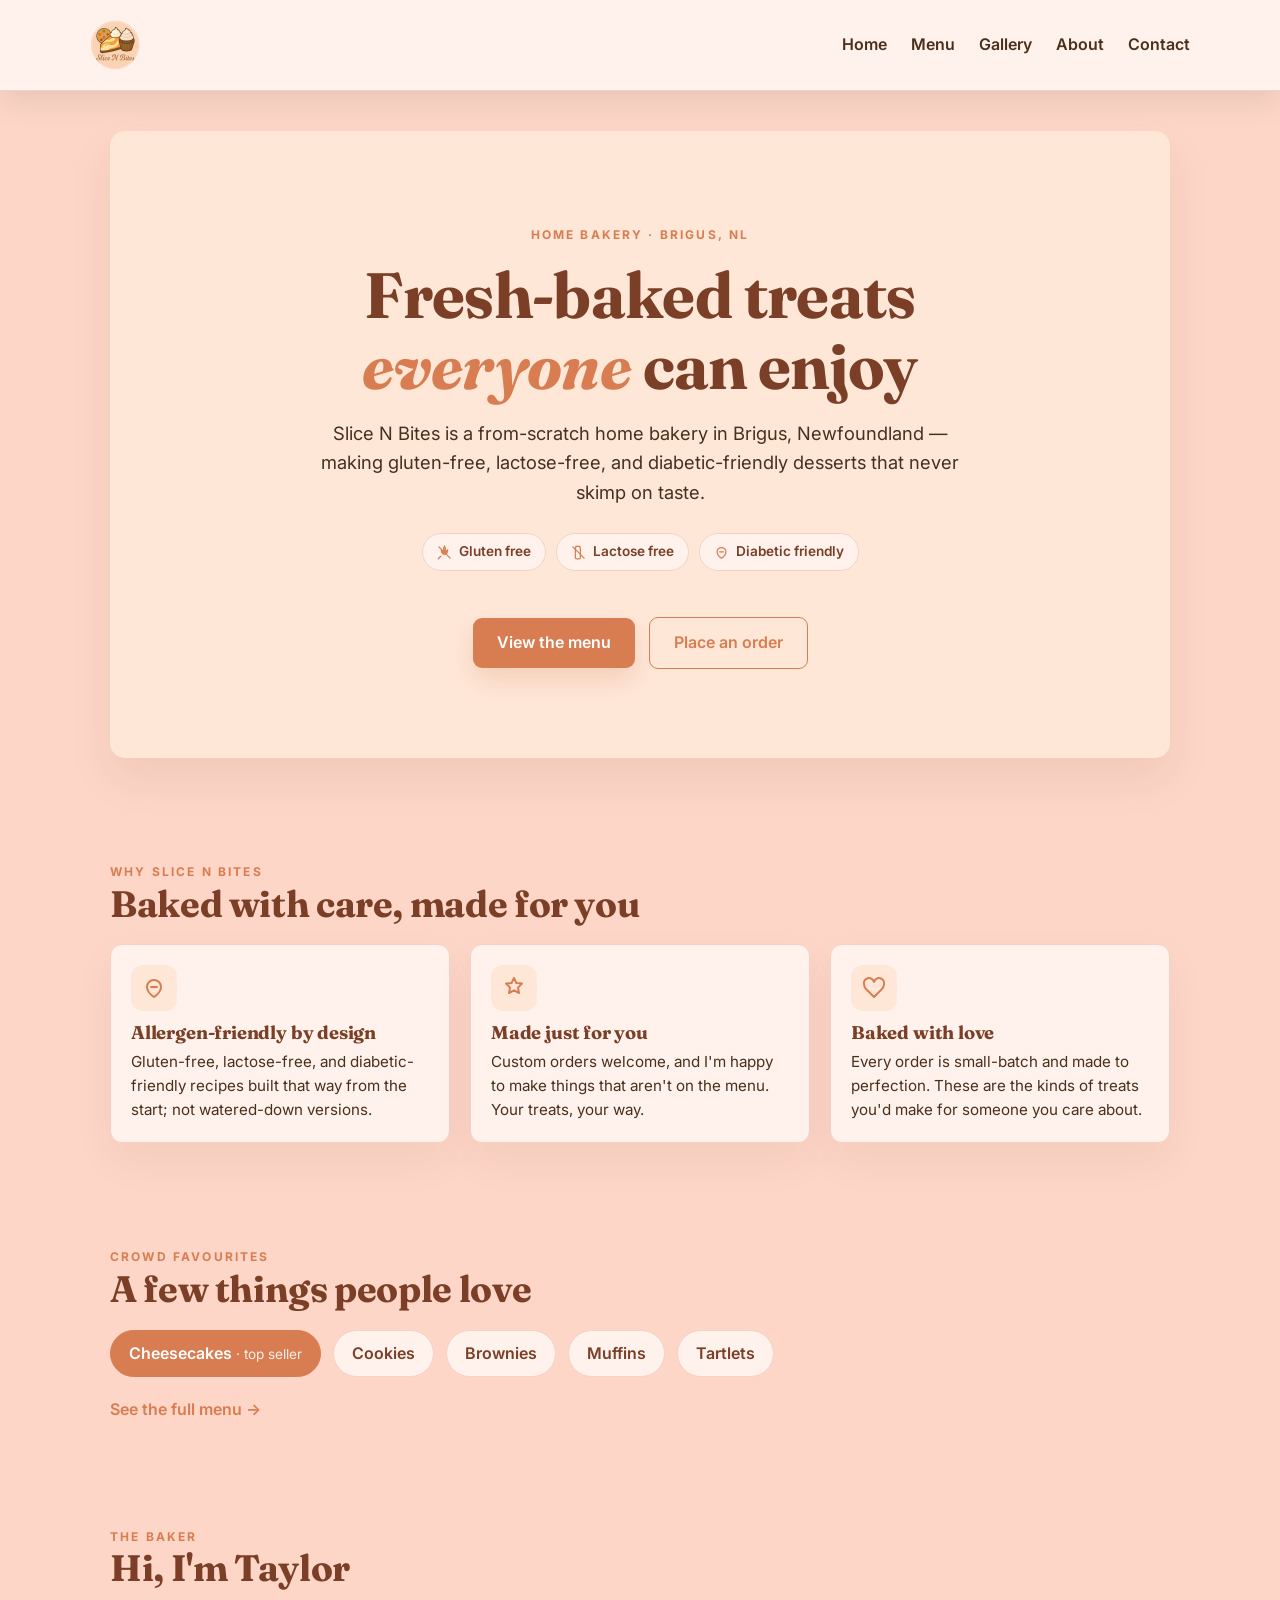
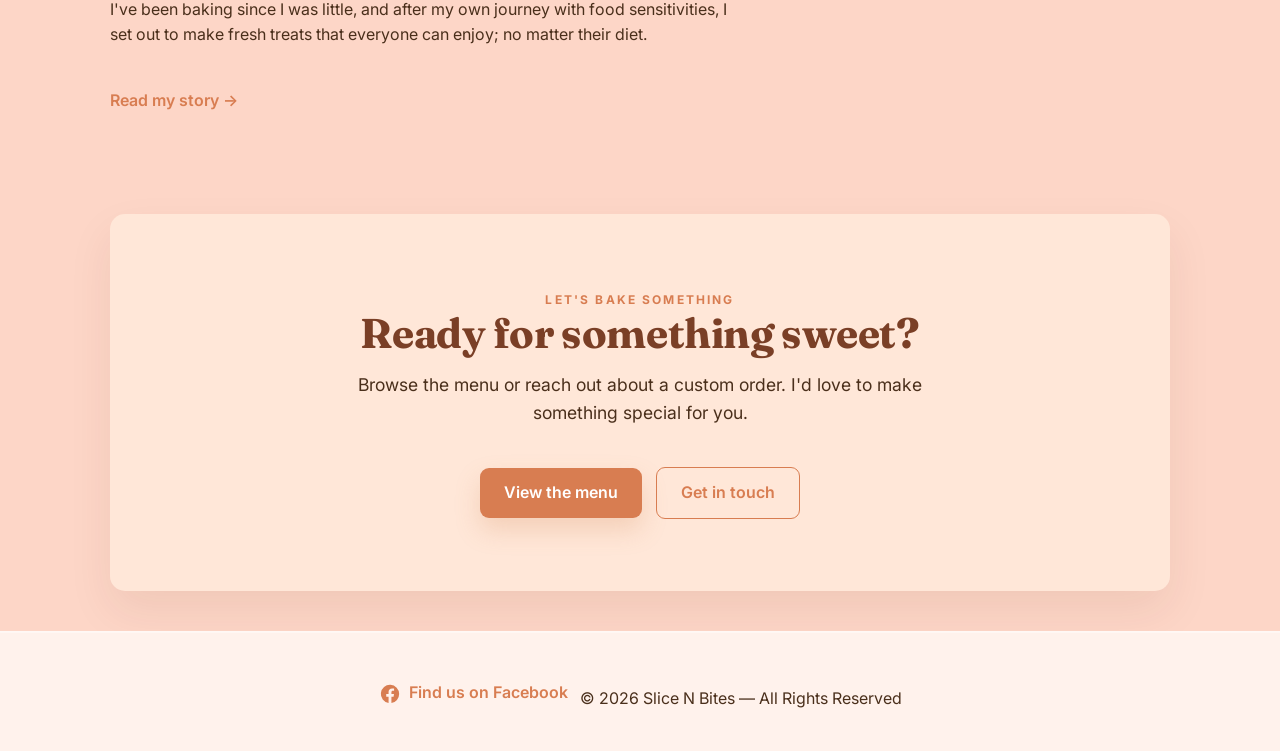
==== public/index.html @ 9142ebe6 "Added the gallery page" ====
<!DOCTYPE html>
<html>
<head>
    <meta charset="UTF-8">
    <title>Home - Slice N Bites</title>
    <link rel="icon" type="image/png" href="images/logo.png">
    <link rel="stylesheet" href="styles.css">
    <style>
    /* This is home page unique styles */
    .home-hero {
      text-align: center;
      background: var(--color-hero-bg);
      border-radius: calc(var(--radius) * 1.5);
      padding: clamp(48px, 7vw, 96px) clamp(24px, 5vw, 64px);
      box-shadow: 0 20px 45px rgba(95, 42, 2, 0.08);
    }
    .home-hero h1 { font-size: clamp(2.4rem, 5.5vw, 4rem); margin: 14px auto 18px; max-width: 18ch; }
    .home-hero h1 em { font-style: italic; color: var(--color-accent); }
    .home-hero__lead { max-width: 56ch; margin: 0 auto; font-size: 1.15rem; }
    .home-hero .badge-row { justify-content: center; margin: 26px 0; }
    .home-hero .button-row { justify-content: center; }
    .closing .button-row { justify-content: center; }
 
    @media (prefers-reduced-motion: no-preference) {
      .reveal { opacity: 0; transform: translateY(16px); animation: rise 0.7s ease forwards; }
      .reveal.d1 { animation-delay: 0.07s; }
      .reveal.d2 { animation-delay: 0.14s; }
      .reveal.d3 { animation-delay: 0.21s; }
      @keyframes rise { to { opacity: 1; transform: none; } }
    }
    @media (max-width: 600px) { .section { padding-top: var(--space-lg); } }
  </style>
</head>
<body>

<header>
  <nav>
    <div class="logo"><img src="images/logo.png" alt="Slice N Bites"></div>
    <div>
      <a href="index.html">Home</a>
      <a href="menu.html">Menu</a>
      <a href="gallery.html">Gallery</a>
      <a href="about.html">About</a>
      <a href="contact.html">Contact</a>
    </div>
  </nav>
</header>

<div class="container">
  
  <!-- HERO -->
  <section class="home-hero">
    <span class="eyebrow reveal">Home bakery · Brigus, NL</span>
    <h1 class="reveal d1">Fresh-baked treats <em>everyone</em> can enjoy</h1>
    <p class="home-hero__lead reveal d2">
      Slice N Bites is a from-scratch home bakery in Brigus, Newfoundland — making
      gluten-free, lactose-free, and diabetic-friendly desserts that never skimp on taste.
    </p>
    <div class="badge-row reveal d2">
      <span class="badge">
        <svg viewBox="0 0 24 24" fill="none" stroke="currentColor" stroke-width="2" stroke-linecap="round"><path d="M2 22l4-4"/><path d="M12 2c2 3 2 6 0 9-2-3-2-6 0-9z"/><path d="M7 8c3 1 4 4 4 7-3-1-4-4-4-7z"/><path d="M17 8c-3 1-4 4-4 7 3-1 4-4 4-7z"/><path d="M3 3l18 18"/></svg>
        Gluten free
      </span>
      <span class="badge">
        <svg viewBox="0 0 24 24" fill="none" stroke="currentColor" stroke-width="2" stroke-linecap="round" stroke-linejoin="round"><path d="M8 2h6l1 4v14a2 2 0 0 1-2 2H9a2 2 0 0 1-2-2V6z"/><path d="M3 3l18 18"/></svg>
        Lactose free
      </span>
      <span class="badge">
        <svg viewBox="0 0 24 24" fill="none" stroke="currentColor" stroke-width="2" stroke-linecap="round" stroke-linejoin="round"><path d="M12 21s-7-4.5-7-10a7 7 0 0 1 14 0c0 5.5-7 10-7 10z"/><path d="M9 11h6"/></svg>
        Diabetic friendly
      </span>
    </div>
    <div class="button-row reveal d3">
      <a class="button" href="menu.html">View the menu</a>
      <a class="button button--ghost" href="contact.html">Place an order</a>
    </div>
  </section>
 
  <!-- WHY SLICE N BITES -->
  <section class="section">
    <div class="section-head">
      <span class="eyebrow">Why Slice N Bites</span>
      <h2>Baked with care, made for you</h2>
    </div>
    <div class="card-grid">
      <div class="feature-card">
        <div class="feature-card__icon">
          <svg viewBox="0 0 24 24" fill="none" stroke="currentColor" stroke-width="2" stroke-linecap="round" stroke-linejoin="round"><path d="M12 21s-7-4.5-7-10a7 7 0 0 1 14 0c0 5.5-7 10-7 10z"/><path d="M9 11h6"/></svg>
        </div>
        <h3>Allergen-friendly by design</h3>
        <p>Gluten-free, lactose-free, and diabetic-friendly recipes built that way from the start; not watered-down versions.</p>
      </div>
      <div class="feature-card">
        <div class="feature-card__icon">
          <svg viewBox="0 0 24 24" fill="none" stroke="currentColor" stroke-width="2" stroke-linecap="round" stroke-linejoin="round"><path d="M12 2l2.4 5 5.6.6-4 4 1 5.4-5-2.6-5 2.6 1-5.4-4-4 5.6-.6z"/></svg>
        </div>
        <h3>Made just for you</h3>
        <p>Custom orders welcome, and I'm happy to make things that aren't on the menu. Your treats, your way.</p>
      </div>
      <div class="feature-card">
        <div class="feature-card__icon">
          <svg viewBox="0 0 24 24" fill="none" stroke="currentColor" stroke-width="2" stroke-linecap="round" stroke-linejoin="round"><path d="M19 14c1.5-1.5 3-3.3 3-5.5A3.5 3.5 0 0 0 12 6 3.5 3.5 0 0 0 2 8.5C2 10.7 3.5 12.5 5 14l7 7z"/></svg>
        </div>
        <h3>Baked with love</h3>
        <p>Every order is small-batch and made to perfection. These are the kinds of treats you'd make for someone you care about.</p>
      </div>
    </div>
  </section>
 
  <!-- POPULAR TREATS -->
  <section class="section">
    <div class="section-head">
      <span class="eyebrow">Crowd favourites</span>
      <h2>A few things people love</h2>
    </div>
    <div class="sellers">
      <span class="chip chip--star">Cheesecakes <span>· top seller</span></span>
      <span class="chip">Cookies</span>
      <span class="chip">Brownies</span>
      <span class="chip">Muffins</span>
      <span class="chip">Tartlets</span>
    </div>
    <a class="text-link" href="menu.html">See the full menu →</a>
  </section>
 
  <!-- ABOUT TEASER -->
  <section class="section">
    <div class="section-head">
      <span class="eyebrow">The baker</span>
      <h2>Hi, I'm Taylor</h2>
      <p>
        I've been baking since I was little, and after my own journey with food sensitivities,
        I set out to make fresh treats that everyone can enjoy; no matter their diet.
      </p>
    </div>
    <a class="text-link" href="about.html">Read my story →</a>
  </section>
 
  <!-- CLOSING CTA -->
  <section class="closing">
    <span class="eyebrow">Let's bake something</span>
    <h2>Ready for something sweet?</h2>
    <p>Browse the menu or reach out about a custom order. I'd love to make something special for you.</p>
    <div class="button-row">
      <a class="button" href="menu.html">View the menu</a>
      <a class="button button--ghost" href="contact.html">Get in touch</a>
    </div>
  </section>
</div>

<footer>
  <a class="social-link" href="https://www.facebook.com/share/1UZSywZuPF/?mibextid=wwXlfr" target="Slice N Bites on Facebook">
    <svg viewBox="0 0 24 24" fill="currentColor" aria-hidden="true"><path d="M22 12a10 10 0 1 0-11.56 9.88v-6.99H7.9V12h2.54V9.8c0-2.5 1.49-3.89 3.77-3.89 1.09 0 2.24.2 2.24.2v2.46h-1.26c-1.24 0-1.63.77-1.63 1.56V12h2.78l-.44 2.89h-2.34v6.99A10 10 0 0 0 22 12z"/></svg>
    Find us on Facebook
  </a>
  © 2026 Slice N Bites — All Rights Reserved
</footer>

</body>
</html>
---- public/styles.css ----
/* ================================
   FONTS
   ================================ */
@import url('https://fonts.googleapis.com/css2?family=Fraunces:opsz,wght@9..144,400;9..144,500;9..144,600;9..144,700&family=Inter:wght@400;500;600;700&display=swap');

/* ================================
   THEME VARIABLES
   ================================ */
:root {
  /* Colors */
  --color-bg: #fdd6c7;
  --color-surface: #fff2ec;
  --color-border: #f4d2c3;
  --color-text: #4a2f1b;
  --color-heading: #7a3f26;
  --color-accent: #d87d51;
  --color-accent-hover: #c05d2c;
  --color-hero-bg: #ffe7d8;

  /* Typography */
  --font-body: "Inter", sans-serif;
  --font-display: "Fraunces", Georgia, serif;
  --line-height: 1.6;

  /* Layout */
  --max-width: 1100px;
  --padding-page: 40px;
  --radius: 10px;

  /* Buttons */
  --button-padding: 12px 24px;
  --button-radius: 6px;

  /* Spacing */
  --space-sm: 10px;
  --space-md: 20px;
  --space-lg: 40px;
  --space-xl: 100px;
}

/* ================================
   GLOBAL RESET
   ================================ */
* {
  margin: 0;
  padding: 0;
  box-sizing: border-box;
}

body {
  font-family: var(--font-body);
  background: var(--color-bg);
  color: var(--color-text);
  line-height: var(--line-height);
  min-height: 100vh;
}

/* ================================
   HEADER + NAV
   ================================ */
header {
  background: var(--color-surface);
  padding: var(--space-md);
  border-bottom: 1px solid var(--color-border);
  box-shadow: 0 12px 30px rgba(0, 0, 0, 0.08);
}

nav {
  max-width: var(--max-width);
  margin: auto;
  display: flex;
  justify-content: space-between;
  align-items: center;
}

nav a {
  margin-left: var(--space-md);
  text-decoration: none;
  color: var(--color-text);
  font-weight: 600;
  transition: color 0.25s ease, transform 0.25s ease;
}

nav a:hover {
  color: var(--color-accent);
  transform: translateY(-1px);
}

/* ================================
   LAYOUT + HEADINGS
   ================================ */
.container {
  max-width: var(--max-width);
  margin: var(--space-lg) auto;
  padding: 0 var(--space-md);
}

h1, h2, h3 {
  font-family: var(--font-display);
  font-optical-sizing: auto;
  color: var(--color-heading);
  letter-spacing: -0.01em;
  line-height: 1.1;
}

h1, h2 {
  margin-bottom: var(--space-md);
}

/* ================================
   HERO (original centered hero)
   ================================ */
.hero {
  text-align: center;
  padding: var(--space-xl) var(--space-md);
  background: var(--color-hero-bg);
  border-radius: calc(var(--radius) * 1.25);
  box-shadow: 0 20px 45px rgba(95, 42, 2, 0.08);
  backdrop-filter: blur(4px);
}

.hero h1 {
  font-size: clamp(2.5rem, 4vw, 3.5rem);
  line-height: 1.05;
}

/* ================================
   BUTTONS
   ================================ */
.button {
  display: inline-block;
  margin-top: var(--space-md);
  padding: var(--button-padding);
  background: var(--color-accent);
  color: white;
  border-radius: calc(var(--button-radius) * 1.5);
  text-decoration: none;
  font-weight: 600;
  box-shadow: 0 12px 24px rgba(212, 139, 92, 0.25);
  transition: background 0.25s ease, transform 0.25s ease, box-shadow 0.25s ease;
}

.button:hover {
  background: var(--color-accent-hover);
  transform: translateY(-2px);
  box-shadow: 0 18px 30px rgba(212, 139, 92, 0.2);
}

.button--ghost {
  background: transparent;
  color: var(--color-accent);
  box-shadow: none;
  border: 1.5px solid var(--color-accent);
}

.button--ghost:hover {
  background: var(--color-accent);
  color: #fff;
  box-shadow: none;
}

.button-row {
  display: flex;
  flex-wrap: wrap;
  gap: 14px;
  align-items: center;
  margin-top: var(--space-md);
}

/* ================================
   GRID LAYOUTS
   ================================ */
.menu-grid,
.pricing-grid {
  display: grid;
  grid-template-columns: repeat(auto-fit, minmax(250px, 1fr));
  gap: var(--space-md);
}

/* ================================
   CARDS (original)
   ================================ */
.card {
  background: var(--color-surface);
  padding: var(--space-md);
  border-radius: calc(var(--radius) * 1.2);
  border: 1px solid transparent;
  box-shadow: 0 18px 40px rgba(95, 42, 2, 0.06);
  transition: transform 0.25s ease, box-shadow 0.25s ease;
}

.card:hover {
  transform: translateY(-4px);
  box-shadow: 0 22px 48px rgba(95, 42, 2, 0.09);
}

/* ================================
   FOOTER
   ================================ */
footer {
  text-align: center;
  padding: var(--space-lg);
  margin-top: var(--space-lg);
  background: var(--color-surface);
  border-top: 1px solid rgba(255, 255, 255, 0.5);
  box-shadow: inset 0 1px 0 rgba(255, 255, 255, 0.35);
}

.logo img {
  height: 50px;
  width: auto;
  display: block;
}

/* ================================================================
   SHARED DESIGN SYSTEM
   Used across Home, About, and Contact. Page-specific styles
   (hero variants, the photo disc, the timeline, the form fields)
   still live in each page's own <style> block.
   ================================================================ */

/* Eyebrow label */
.eyebrow {
  text-transform: uppercase;
  letter-spacing: 0.18em;
  font-size: 0.75rem;
  font-weight: 700;
  color: var(--color-accent);
}

/* Section rhythm */
.section {
  padding: var(--space-xl) 0 0;
}

.section-head {
  margin-bottom: var(--space-md);
}

.section-head h2 {
  font-size: clamp(1.6rem, 3vw, 2.3rem);
  margin-bottom: 8px;
}

.section-head p {
  max-width: 62ch;
}

/* Dietary / feature badges */
.badge-row {
  display: flex;
  flex-wrap: wrap;
  gap: 10px;
}

.badge {
  display: inline-flex;
  align-items: center;
  gap: 7px;
  background: var(--color-surface);
  border: 1px solid var(--color-border);
  color: var(--color-heading);
  padding: 7px 14px;
  border-radius: 999px;
  font-weight: 600;
  font-size: 0.85rem;
}

.badge svg {
  width: 15px;
  height: 15px;
  color: var(--color-accent);
}

/* Feature cards (icon + heading + text) */
.card-grid {
  display: grid;
  grid-template-columns: repeat(auto-fit, minmax(230px, 1fr));
  gap: var(--space-md);
  margin-top: var(--space-md);
}

.feature-card {
  background: var(--color-surface);
  border: 1px solid var(--color-border);
  border-radius: calc(var(--radius) * 1.2);
  padding: var(--space-md);
  box-shadow: 0 18px 40px rgba(95, 42, 2, 0.06);
  transition: transform 0.25s ease, box-shadow 0.25s ease;
}

.feature-card:hover {
  transform: translateY(-4px);
  box-shadow: 0 22px 48px rgba(95, 42, 2, 0.1);
}

.feature-card__icon {
  width: 46px;
  height: 46px;
  border-radius: 12px;
  background: var(--color-hero-bg);
  display: grid;
  place-items: center;
  color: var(--color-accent);
  margin-bottom: 12px;
}

.feature-card__icon svg {
  width: 24px;
  height: 24px;
}

.feature-card h3 {
  font-size: 1.15rem;
  margin-bottom: 6px;
}

.feature-card p {
  font-size: 0.95rem;
}

.feature-card a {
  color: var(--color-accent);
  font-weight: 600;
  text-decoration: none;
}

.feature-card a:hover {
  text-decoration: underline;
}

/* Pill chips (e.g. popular treats) */
.sellers {
  display: flex;
  flex-wrap: wrap;
  gap: 12px;
  align-items: center;
  margin-top: var(--space-md);
}

.chip {
  background: var(--color-surface);
  border: 1px solid var(--color-border);
  border-radius: 999px;
  padding: 10px 18px;
  font-weight: 600;
  color: var(--color-heading);
}

.chip--star {
  background: var(--color-accent);
  color: #fff;
  border-color: var(--color-accent);
}

.chip--star span {
  font-weight: 400;
  opacity: 0.88;
  font-size: 0.85rem;
}

/* Inline text link with arrow */
.text-link {
  display: inline-block;
  color: var(--color-accent);
  font-weight: 600;
  text-decoration: none;
  margin-top: var(--space-md);
}

.text-link:hover {
  text-decoration: underline;
}

/* Closing call-to-action panel */
.closing {
  text-align: center;
  background: var(--color-hero-bg);
  border-radius: calc(var(--radius) * 1.5);
  padding: clamp(40px, 6vw, 72px) var(--space-md);
  margin-top: var(--space-xl);
  box-shadow: 0 20px 45px rgba(95, 42, 2, 0.08);
}

.closing h2 {
  font-size: clamp(1.8rem, 3.6vw, 2.6rem);
  margin-bottom: 14px;
}

.closing p {
  max-width: 56ch;
  margin: 0 auto var(--space-md);
  font-size: 1.1rem;
}

.closing .button-row {
  justify-content: center;
}

/* Keyboard focus visibility */
a:focus-visible,
.button:focus-visible {
  outline: 3px solid var(--color-accent);
  outline-offset: 3px;
  border-radius: 4px;
}

/* Gentle load-in animation (skipped if the user prefers reduced motion) */
@media (prefers-reduced-motion: no-preference) {
  .reveal {
    opacity: 0;
    transform: translateY(16px);
    animation: rise 0.7s ease forwards;
  }
  .reveal.d1 { animation-delay: 0.07s; }
  .reveal.d2 { animation-delay: 0.14s; }
  .reveal.d3 { animation-delay: 0.21s; }
  @keyframes rise { to { opacity: 1; transform: none; } }
}

@media (max-width: 600px) {
  .section { padding-top: var(--space-lg); }
}

.social-link {
  display: inline-flex;
  align-items: center;
  gap: 8px;
  color: var(--color-accent);
  font-weight: 600;
  text-decoration: none;
  margin-right: 8px;
  margin-top: 8px;
}
.social-link:hover {
  color: var(--color-accent-hover);
  text-decoration: underline;
}
.social-link svg {
  width: 22px;
  height: 22px;
  vertical-align: middle;
  transform: translateY(1px);
}
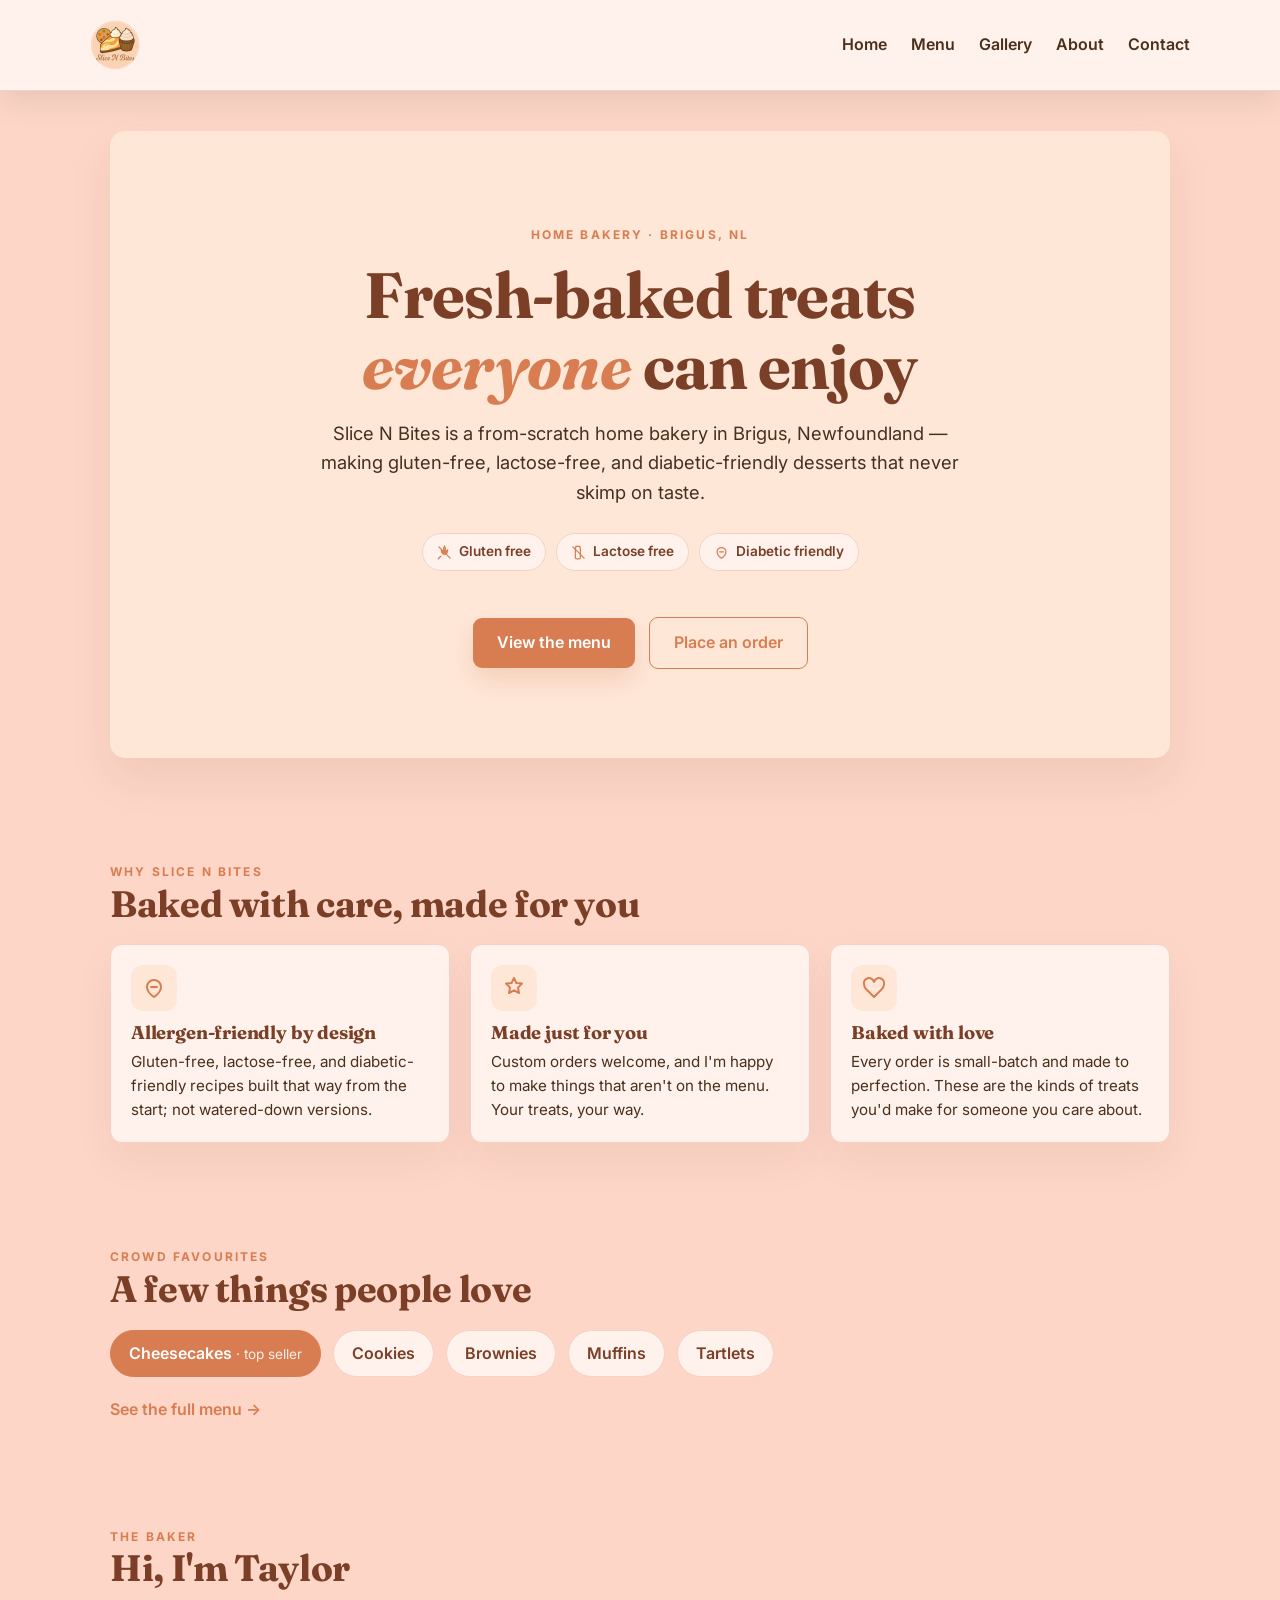
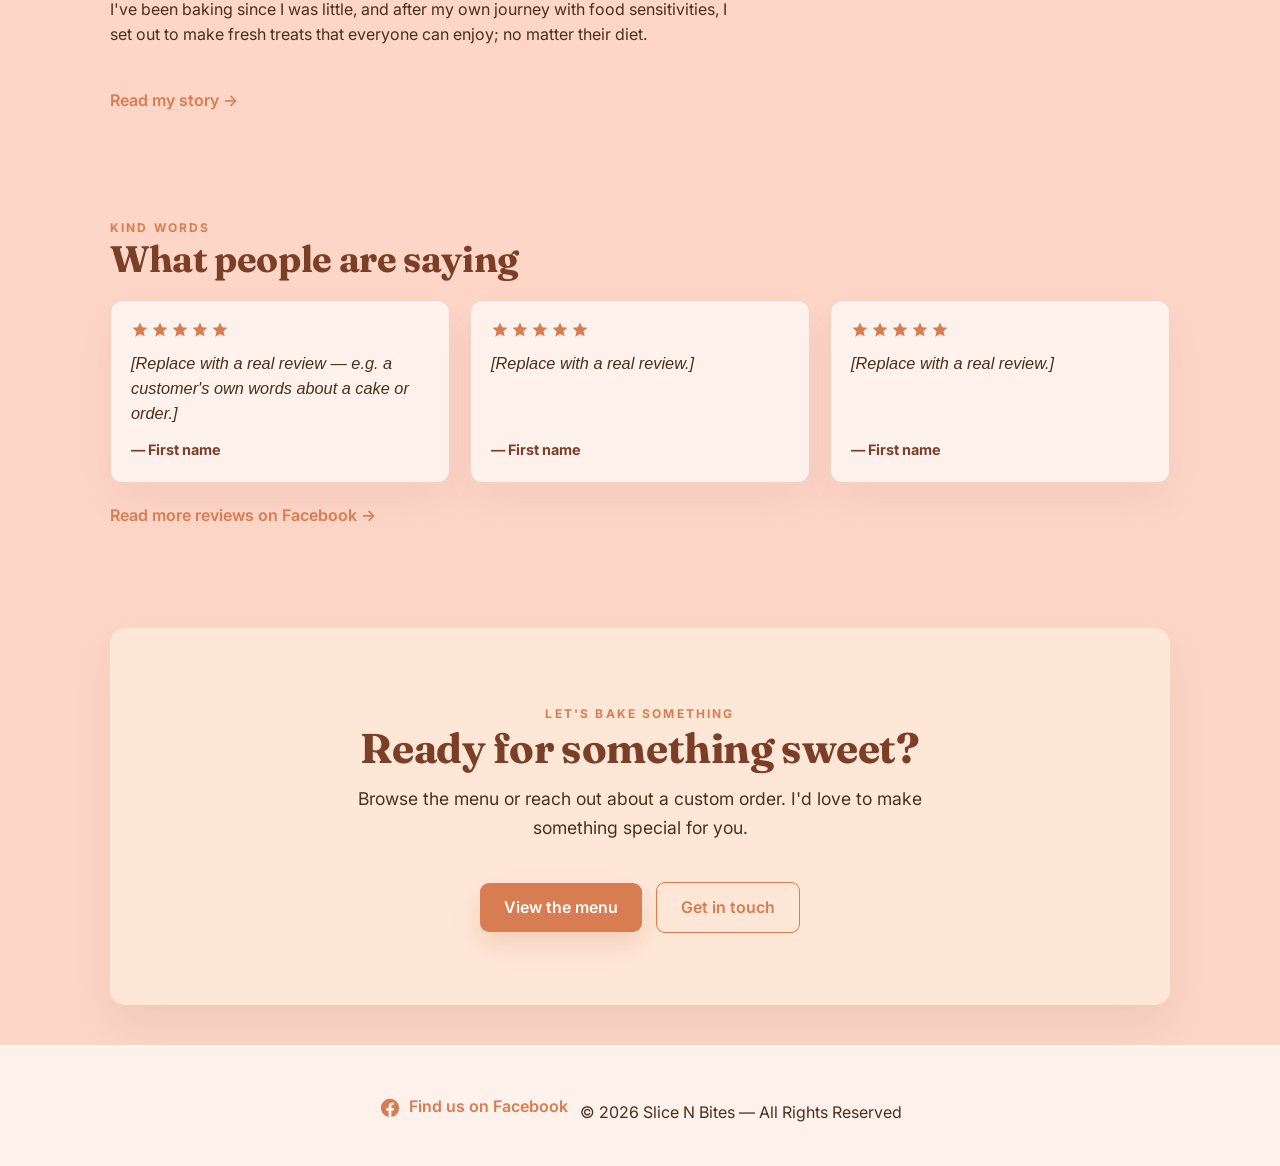
==== commit 6dd0e448: "Added a template review section" ====
--- a/public/index.html
+++ b/public/index.html
@@ -2,6 +2,7 @@
 <html>
 <head>
     <meta charset="UTF-8">
+    <meta name="viewport" content="width=device-width, initial-scale=1">
     <title>Home - Slice N Bites</title>
     <link rel="icon" type="image/png" href="images/logo.png">
     <link rel="stylesheet" href="styles.css">
@@ -135,6 +136,52 @@
     </div>
     <a class="text-link" href="about.html">Read my story →</a>
   </section>
+
+  <!-- REVIEWS -->
+<section class="section">
+  <div class="section-head">
+    <span class="eyebrow">Kind words</span>
+    <h2>What people are saying</h2>
+  </div>
+  <div class="card-grid">
+    <div class="review-card">
+      <div class="stars" role="img" aria-label="5 out of 5 stars">
+        <svg viewBox="0 0 24 24" fill="currentColor" aria-hidden="true"><path d="M12 2l2.9 6.3 6.9.6-5.2 4.6 1.6 6.8L12 17.3 5.8 20.9l1.6-6.8L2.2 8.9l6.9-.6z"/></svg>
+        <svg viewBox="0 0 24 24" fill="currentColor" aria-hidden="true"><path d="M12 2l2.9 6.3 6.9.6-5.2 4.6 1.6 6.8L12 17.3 5.8 20.9l1.6-6.8L2.2 8.9l6.9-.6z"/></svg>
+        <svg viewBox="0 0 24 24" fill="currentColor" aria-hidden="true"><path d="M12 2l2.9 6.3 6.9.6-5.2 4.6 1.6 6.8L12 17.3 5.8 20.9l1.6-6.8L2.2 8.9l6.9-.6z"/></svg>
+        <svg viewBox="0 0 24 24" fill="currentColor" aria-hidden="true"><path d="M12 2l2.9 6.3 6.9.6-5.2 4.6 1.6 6.8L12 17.3 5.8 20.9l1.6-6.8L2.2 8.9l6.9-.6z"/></svg>
+        <svg viewBox="0 0 24 24" fill="currentColor" aria-hidden="true"><path d="M12 2l2.9 6.3 6.9.6-5.2 4.6 1.6 6.8L12 17.3 5.8 20.9l1.6-6.8L2.2 8.9l6.9-.6z"/></svg>
+      </div>
+      <p class="review-quote">[Replace with a real review — e.g. a customer's own words about a cake or order.]</p>
+      <p class="review-author">— First name</p>
+    </div>
+
+    <div class="review-card">
+      <div class="stars" role="img" aria-label="5 out of 5 stars">
+        <svg viewBox="0 0 24 24" fill="currentColor" aria-hidden="true"><path d="M12 2l2.9 6.3 6.9.6-5.2 4.6 1.6 6.8L12 17.3 5.8 20.9l1.6-6.8L2.2 8.9l6.9-.6z"/></svg>
+        <svg viewBox="0 0 24 24" fill="currentColor" aria-hidden="true"><path d="M12 2l2.9 6.3 6.9.6-5.2 4.6 1.6 6.8L12 17.3 5.8 20.9l1.6-6.8L2.2 8.9l6.9-.6z"/></svg>
+        <svg viewBox="0 0 24 24" fill="currentColor" aria-hidden="true"><path d="M12 2l2.9 6.3 6.9.6-5.2 4.6 1.6 6.8L12 17.3 5.8 20.9l1.6-6.8L2.2 8.9l6.9-.6z"/></svg>
+        <svg viewBox="0 0 24 24" fill="currentColor" aria-hidden="true"><path d="M12 2l2.9 6.3 6.9.6-5.2 4.6 1.6 6.8L12 17.3 5.8 20.9l1.6-6.8L2.2 8.9l6.9-.6z"/></svg>
+        <svg viewBox="0 0 24 24" fill="currentColor" aria-hidden="true"><path d="M12 2l2.9 6.3 6.9.6-5.2 4.6 1.6 6.8L12 17.3 5.8 20.9l1.6-6.8L2.2 8.9l6.9-.6z"/></svg>
+      </div>
+      <p class="review-quote">[Replace with a real review.]</p>
+      <p class="review-author">— First name</p>
+    </div>
+
+    <div class="review-card">
+      <div class="stars" role="img" aria-label="5 out of 5 stars">
+        <svg viewBox="0 0 24 24" fill="currentColor" aria-hidden="true"><path d="M12 2l2.9 6.3 6.9.6-5.2 4.6 1.6 6.8L12 17.3 5.8 20.9l1.6-6.8L2.2 8.9l6.9-.6z"/></svg>
+        <svg viewBox="0 0 24 24" fill="currentColor" aria-hidden="true"><path d="M12 2l2.9 6.3 6.9.6-5.2 4.6 1.6 6.8L12 17.3 5.8 20.9l1.6-6.8L2.2 8.9l6.9-.6z"/></svg>
+        <svg viewBox="0 0 24 24" fill="currentColor" aria-hidden="true"><path d="M12 2l2.9 6.3 6.9.6-5.2 4.6 1.6 6.8L12 17.3 5.8 20.9l1.6-6.8L2.2 8.9l6.9-.6z"/></svg>
+        <svg viewBox="0 0 24 24" fill="currentColor" aria-hidden="true"><path d="M12 2l2.9 6.3 6.9.6-5.2 4.6 1.6 6.8L12 17.3 5.8 20.9l1.6-6.8L2.2 8.9l6.9-.6z"/></svg>
+        <svg viewBox="0 0 24 24" fill="currentColor" aria-hidden="true"><path d="M12 2l2.9 6.3 6.9.6-5.2 4.6 1.6 6.8L12 17.3 5.8 20.9l1.6-6.8L2.2 8.9l6.9-.6z"/></svg>
+      </div>
+      <p class="review-quote">[Replace with a real review.]</p>
+      <p class="review-author">— First name</p>
+    </div>
+  </div>
+  <a class="text-link" href="https://www.facebook.com/share/1UZSywZuPF/?mibextid=wwXlfr" target="_blank" rel="noopener">Read more reviews on Facebook →</a>
+</section>
  
   <!-- CLOSING CTA -->
   <section class="closing">
@@ -149,7 +196,7 @@
 </div>
 
 <footer>
-  <a class="social-link" href="https://www.facebook.com/share/1UZSywZuPF/?mibextid=wwXlfr" target="Slice N Bites on Facebook">
+  <a class="social-link" href="https://www.facebook.com/share/1UZSywZuPF/?mibextid=wwXlfr" target="_blank" rel="noopener" aria-label="Slice N Bites on Facebook">
     <svg viewBox="0 0 24 24" fill="currentColor" aria-hidden="true"><path d="M22 12a10 10 0 1 0-11.56 9.88v-6.99H7.9V12h2.54V9.8c0-2.5 1.49-3.89 3.77-3.89 1.09 0 2.24.2 2.24.2v2.46h-1.26c-1.24 0-1.63.77-1.63 1.56V12h2.78l-.44 2.89h-2.34v6.99A10 10 0 0 0 22 12z"/></svg>
     Find us on Facebook
   </a>
--- a/public/styles.css
+++ b/public/styles.css
@@ -24,7 +24,6 @@
 
   /* Layout */
   --max-width: 1100px;
-  --padding-page: 40px;
   --radius: 10px;
 
   /* Buttons */
@@ -65,6 +64,8 @@
   box-shadow: 0 12px 30px rgba(0, 0, 0, 0.08);
 }
 
+img { max-width: 100%; }
+
 nav {
   max-width: var(--max-width);
   margin: auto;
@@ -87,6 +88,26 @@
 }
 
 /* ================================
+   MOBILE NAV
+   ================================ */
+@media (max-width: 640px) {
+  nav {
+    flex-direction: column;
+    gap: var(--space-sm);
+  }
+  nav > div:last-child {
+    display: flex;
+    flex-wrap: wrap;
+    justify-content: center;
+    gap: 4px 6px;
+  }
+  nav a {
+    margin-left: 0;      /* spacing now comes from the gap above */
+    padding: 6px 10px;
+  }
+}
+
+/* ================================
    LAYOUT + HEADINGS
    ================================ */
 .container {
@@ -110,14 +131,6 @@
 /* ================================
    HERO (original centered hero)
    ================================ */
-.hero {
-  text-align: center;
-  padding: var(--space-xl) var(--space-md);
-  background: var(--color-hero-bg);
-  border-radius: calc(var(--radius) * 1.25);
-  box-shadow: 0 20px 45px rgba(95, 42, 2, 0.08);
-  backdrop-filter: blur(4px);
-}
 
 .hero h1 {
   font-size: clamp(2.5rem, 4vw, 3.5rem);
@@ -168,33 +181,6 @@
 }
 
 /* ================================
-   GRID LAYOUTS
-   ================================ */
-.menu-grid,
-.pricing-grid {
-  display: grid;
-  grid-template-columns: repeat(auto-fit, minmax(250px, 1fr));
-  gap: var(--space-md);
-}
-
-/* ================================
-   CARDS (original)
-   ================================ */
-.card {
-  background: var(--color-surface);
-  padding: var(--space-md);
-  border-radius: calc(var(--radius) * 1.2);
-  border: 1px solid transparent;
-  box-shadow: 0 18px 40px rgba(95, 42, 2, 0.06);
-  transition: transform 0.25s ease, box-shadow 0.25s ease;
-}
-
-.card:hover {
-  transform: translateY(-4px);
-  box-shadow: 0 22px 48px rgba(95, 42, 2, 0.09);
-}
-
-/* ================================
    FOOTER
    ================================ */
 footer {
@@ -327,6 +313,33 @@
 
 .feature-card a:hover {
   text-decoration: underline;
+}
+
+/* ================================
+   REVIEWS
+   ================================ */
+.review-card {
+  background: var(--color-surface);
+  border: 1px solid var(--color-border);
+  border-radius: calc(var(--radius) * 1.2);
+  padding: var(--space-md);
+  box-shadow: 0 18px 40px rgba(95, 42, 2, 0.06);
+  display: flex;
+  flex-direction: column;
+  gap: 12px;
+}
+.stars { display: flex; gap: 2px; color: var(--color-accent); }
+.stars svg { width: 18px; height: 18px; }
+.review-quote {
+  font-size: 1.02rem;
+  line-height: 1.55;
+  font-style: italic;
+}
+.review-author {
+  margin-top: auto;
+  font-weight: 700;
+  color: var(--color-heading);
+  font-size: 0.9rem;
 }
 
 /* Pill chips (e.g. popular treats) */
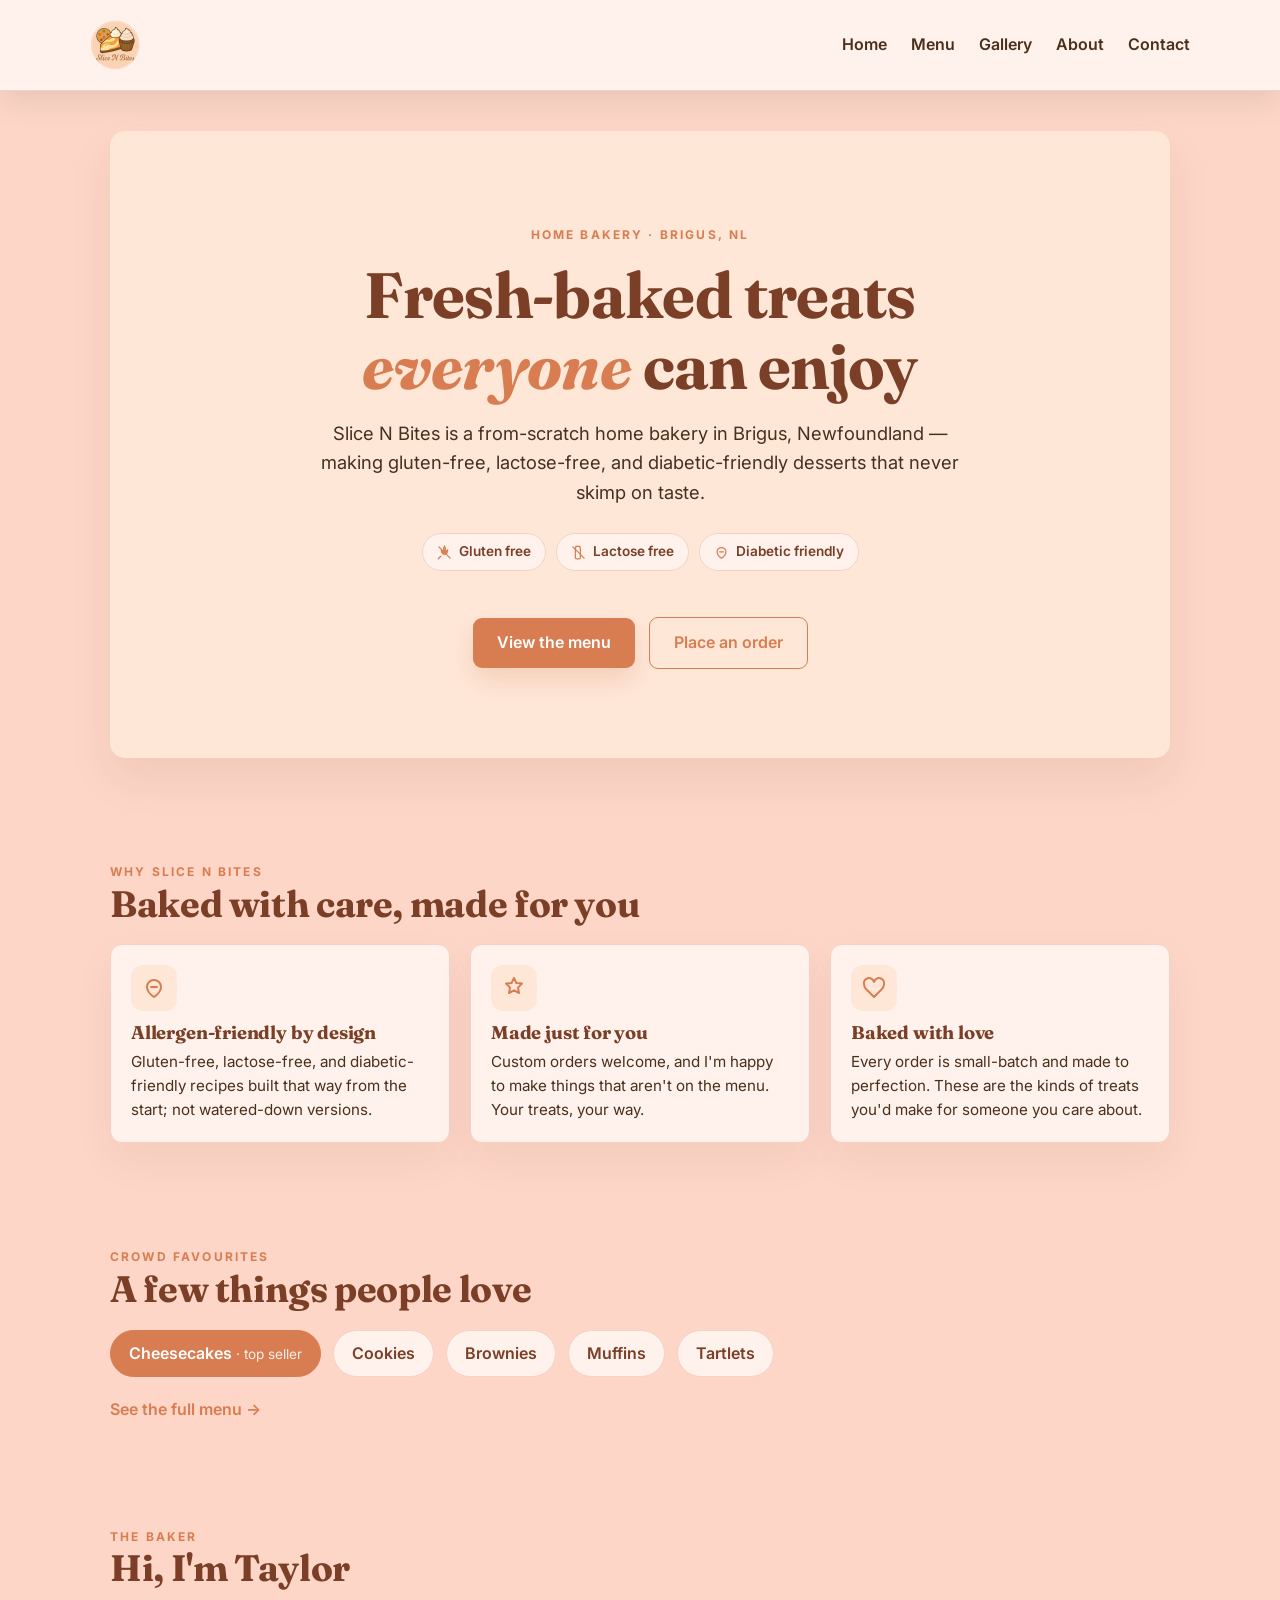
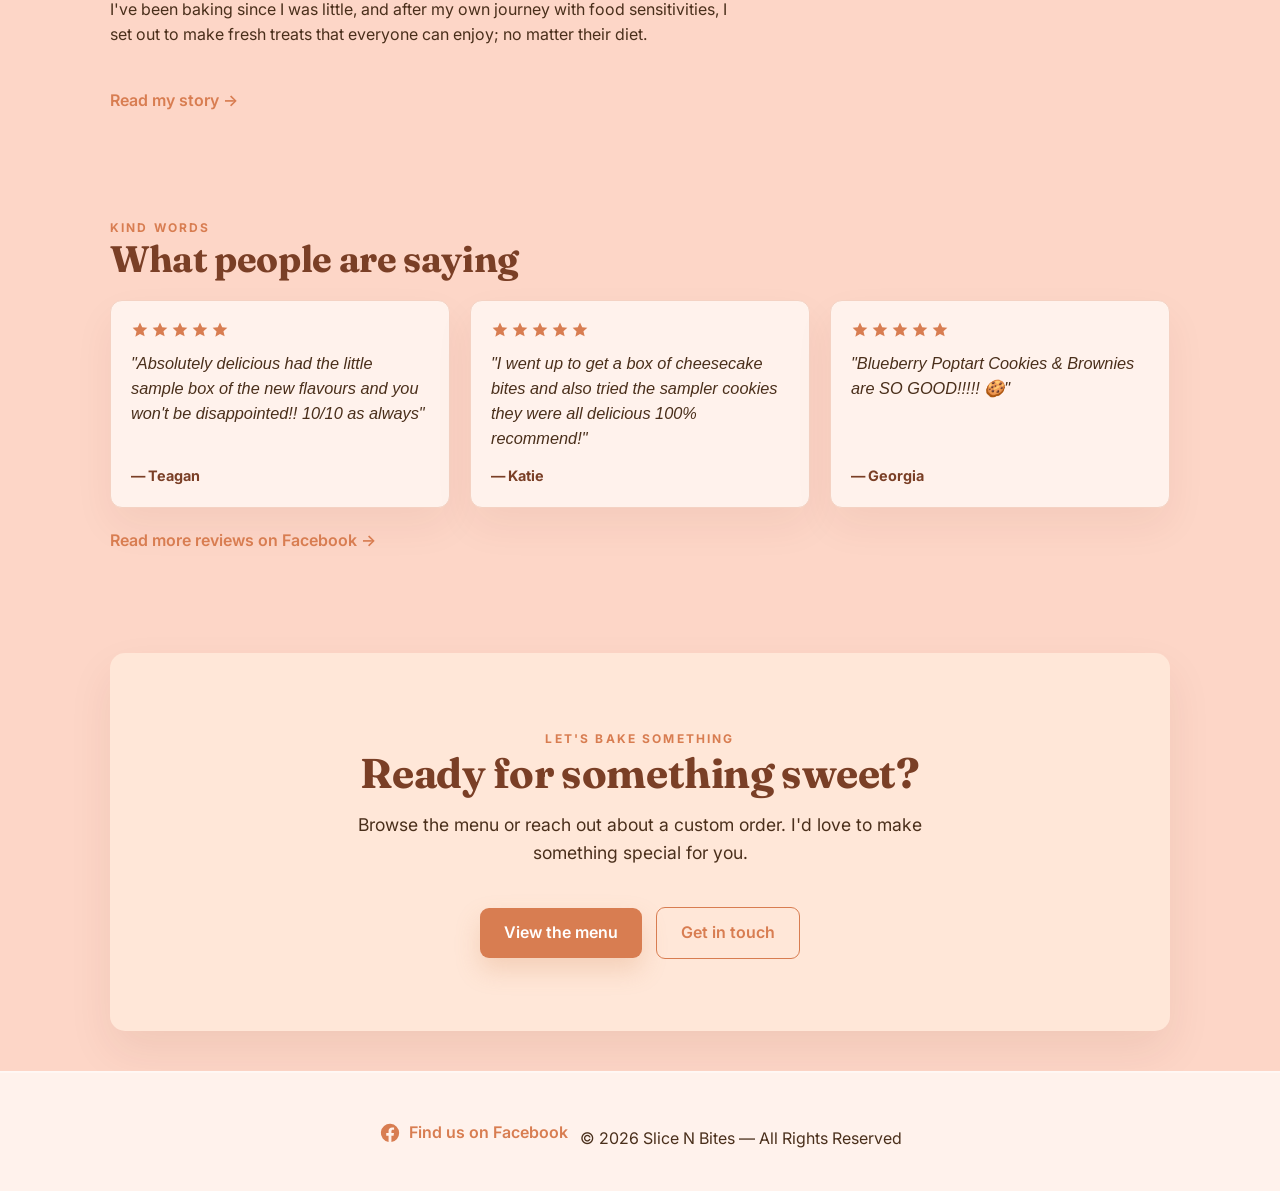
==== commit b2b242b9: "Added reviews to the review section" ====
--- a/public/index.html
+++ b/public/index.html
@@ -137,52 +137,52 @@
     <a class="text-link" href="about.html">Read my story →</a>
   </section>
 
-  <!-- REVIEWS -->
-<section class="section">
-  <div class="section-head">
-    <span class="eyebrow">Kind words</span>
-    <h2>What people are saying</h2>
-  </div>
-  <div class="card-grid">
-    <div class="review-card">
-      <div class="stars" role="img" aria-label="5 out of 5 stars">
-        <svg viewBox="0 0 24 24" fill="currentColor" aria-hidden="true"><path d="M12 2l2.9 6.3 6.9.6-5.2 4.6 1.6 6.8L12 17.3 5.8 20.9l1.6-6.8L2.2 8.9l6.9-.6z"/></svg>
-        <svg viewBox="0 0 24 24" fill="currentColor" aria-hidden="true"><path d="M12 2l2.9 6.3 6.9.6-5.2 4.6 1.6 6.8L12 17.3 5.8 20.9l1.6-6.8L2.2 8.9l6.9-.6z"/></svg>
-        <svg viewBox="0 0 24 24" fill="currentColor" aria-hidden="true"><path d="M12 2l2.9 6.3 6.9.6-5.2 4.6 1.6 6.8L12 17.3 5.8 20.9l1.6-6.8L2.2 8.9l6.9-.6z"/></svg>
-        <svg viewBox="0 0 24 24" fill="currentColor" aria-hidden="true"><path d="M12 2l2.9 6.3 6.9.6-5.2 4.6 1.6 6.8L12 17.3 5.8 20.9l1.6-6.8L2.2 8.9l6.9-.6z"/></svg>
-        <svg viewBox="0 0 24 24" fill="currentColor" aria-hidden="true"><path d="M12 2l2.9 6.3 6.9.6-5.2 4.6 1.6 6.8L12 17.3 5.8 20.9l1.6-6.8L2.2 8.9l6.9-.6z"/></svg>
-      </div>
-      <p class="review-quote">[Replace with a real review — e.g. a customer's own words about a cake or order.]</p>
-      <p class="review-author">— First name</p>
-    </div>
-
-    <div class="review-card">
-      <div class="stars" role="img" aria-label="5 out of 5 stars">
-        <svg viewBox="0 0 24 24" fill="currentColor" aria-hidden="true"><path d="M12 2l2.9 6.3 6.9.6-5.2 4.6 1.6 6.8L12 17.3 5.8 20.9l1.6-6.8L2.2 8.9l6.9-.6z"/></svg>
-        <svg viewBox="0 0 24 24" fill="currentColor" aria-hidden="true"><path d="M12 2l2.9 6.3 6.9.6-5.2 4.6 1.6 6.8L12 17.3 5.8 20.9l1.6-6.8L2.2 8.9l6.9-.6z"/></svg>
-        <svg viewBox="0 0 24 24" fill="currentColor" aria-hidden="true"><path d="M12 2l2.9 6.3 6.9.6-5.2 4.6 1.6 6.8L12 17.3 5.8 20.9l1.6-6.8L2.2 8.9l6.9-.6z"/></svg>
-        <svg viewBox="0 0 24 24" fill="currentColor" aria-hidden="true"><path d="M12 2l2.9 6.3 6.9.6-5.2 4.6 1.6 6.8L12 17.3 5.8 20.9l1.6-6.8L2.2 8.9l6.9-.6z"/></svg>
-        <svg viewBox="0 0 24 24" fill="currentColor" aria-hidden="true"><path d="M12 2l2.9 6.3 6.9.6-5.2 4.6 1.6 6.8L12 17.3 5.8 20.9l1.6-6.8L2.2 8.9l6.9-.6z"/></svg>
-      </div>
-      <p class="review-quote">[Replace with a real review.]</p>
-      <p class="review-author">— First name</p>
-    </div>
-
-    <div class="review-card">
-      <div class="stars" role="img" aria-label="5 out of 5 stars">
-        <svg viewBox="0 0 24 24" fill="currentColor" aria-hidden="true"><path d="M12 2l2.9 6.3 6.9.6-5.2 4.6 1.6 6.8L12 17.3 5.8 20.9l1.6-6.8L2.2 8.9l6.9-.6z"/></svg>
-        <svg viewBox="0 0 24 24" fill="currentColor" aria-hidden="true"><path d="M12 2l2.9 6.3 6.9.6-5.2 4.6 1.6 6.8L12 17.3 5.8 20.9l1.6-6.8L2.2 8.9l6.9-.6z"/></svg>
-        <svg viewBox="0 0 24 24" fill="currentColor" aria-hidden="true"><path d="M12 2l2.9 6.3 6.9.6-5.2 4.6 1.6 6.8L12 17.3 5.8 20.9l1.6-6.8L2.2 8.9l6.9-.6z"/></svg>
-        <svg viewBox="0 0 24 24" fill="currentColor" aria-hidden="true"><path d="M12 2l2.9 6.3 6.9.6-5.2 4.6 1.6 6.8L12 17.3 5.8 20.9l1.6-6.8L2.2 8.9l6.9-.6z"/></svg>
-        <svg viewBox="0 0 24 24" fill="currentColor" aria-hidden="true"><path d="M12 2l2.9 6.3 6.9.6-5.2 4.6 1.6 6.8L12 17.3 5.8 20.9l1.6-6.8L2.2 8.9l6.9-.6z"/></svg>
-      </div>
-      <p class="review-quote">[Replace with a real review.]</p>
-      <p class="review-author">— First name</p>
-    </div>
-  </div>
-  <a class="text-link" href="https://www.facebook.com/share/1UZSywZuPF/?mibextid=wwXlfr" target="_blank" rel="noopener">Read more reviews on Facebook →</a>
-</section>
- 
+<!-- REVIEWS -->
+  <section class="section">
+    <div class="section-head">
+      <span class="eyebrow">Kind words</span>
+      <h2>What people are saying</h2>
+    </div>
+    <div class="card-grid">
+      <div class="review-card">
+        <div class="stars" role="img" aria-label="5 out of 5 stars">
+          <svg viewBox="0 0 24 24" fill="currentColor" aria-hidden="true"><path d="M12 2l2.9 6.3 6.9.6-5.2 4.6 1.6 6.8L12 17.3 5.8 20.9l1.6-6.8L2.2 8.9l6.9-.6z"/></svg>
+          <svg viewBox="0 0 24 24" fill="currentColor" aria-hidden="true"><path d="M12 2l2.9 6.3 6.9.6-5.2 4.6 1.6 6.8L12 17.3 5.8 20.9l1.6-6.8L2.2 8.9l6.9-.6z"/></svg>
+          <svg viewBox="0 0 24 24" fill="currentColor" aria-hidden="true"><path d="M12 2l2.9 6.3 6.9.6-5.2 4.6 1.6 6.8L12 17.3 5.8 20.9l1.6-6.8L2.2 8.9l6.9-.6z"/></svg>
+          <svg viewBox="0 0 24 24" fill="currentColor" aria-hidden="true"><path d="M12 2l2.9 6.3 6.9.6-5.2 4.6 1.6 6.8L12 17.3 5.8 20.9l1.6-6.8L2.2 8.9l6.9-.6z"/></svg>
+          <svg viewBox="0 0 24 24" fill="currentColor" aria-hidden="true"><path d="M12 2l2.9 6.3 6.9.6-5.2 4.6 1.6 6.8L12 17.3 5.8 20.9l1.6-6.8L2.2 8.9l6.9-.6z"/></svg>
+        </div>
+        <p class="review-quote">"Absolutely delicious had the little sample box of the new flavours and you won't be disappointed!! 10/10 as always"</p>
+        <p class="review-author">— Teagan</p>
+      </div>
+
+      <div class="review-card">
+        <div class="stars" role="img" aria-label="5 out of 5 stars">
+          <svg viewBox="0 0 24 24" fill="currentColor" aria-hidden="true"><path d="M12 2l2.9 6.3 6.9.6-5.2 4.6 1.6 6.8L12 17.3 5.8 20.9l1.6-6.8L2.2 8.9l6.9-.6z"/></svg>
+          <svg viewBox="0 0 24 24" fill="currentColor" aria-hidden="true"><path d="M12 2l2.9 6.3 6.9.6-5.2 4.6 1.6 6.8L12 17.3 5.8 20.9l1.6-6.8L2.2 8.9l6.9-.6z"/></svg>
+          <svg viewBox="0 0 24 24" fill="currentColor" aria-hidden="true"><path d="M12 2l2.9 6.3 6.9.6-5.2 4.6 1.6 6.8L12 17.3 5.8 20.9l1.6-6.8L2.2 8.9l6.9-.6z"/></svg>
+          <svg viewBox="0 0 24 24" fill="currentColor" aria-hidden="true"><path d="M12 2l2.9 6.3 6.9.6-5.2 4.6 1.6 6.8L12 17.3 5.8 20.9l1.6-6.8L2.2 8.9l6.9-.6z"/></svg>
+          <svg viewBox="0 0 24 24" fill="currentColor" aria-hidden="true"><path d="M12 2l2.9 6.3 6.9.6-5.2 4.6 1.6 6.8L12 17.3 5.8 20.9l1.6-6.8L2.2 8.9l6.9-.6z"/></svg>
+        </div>
+        <p class="review-quote">"I went up to get a box of cheesecake bites and also tried the sampler cookies they were all delicious 100% recommend!"</p>
+        <p class="review-author">— Katie</p>
+      </div>
+
+      <div class="review-card">
+        <div class="stars" role="img" aria-label="5 out of 5 stars">
+          <svg viewBox="0 0 24 24" fill="currentColor" aria-hidden="true"><path d="M12 2l2.9 6.3 6.9.6-5.2 4.6 1.6 6.8L12 17.3 5.8 20.9l1.6-6.8L2.2 8.9l6.9-.6z"/></svg>
+          <svg viewBox="0 0 24 24" fill="currentColor" aria-hidden="true"><path d="M12 2l2.9 6.3 6.9.6-5.2 4.6 1.6 6.8L12 17.3 5.8 20.9l1.6-6.8L2.2 8.9l6.9-.6z"/></svg>
+          <svg viewBox="0 0 24 24" fill="currentColor" aria-hidden="true"><path d="M12 2l2.9 6.3 6.9.6-5.2 4.6 1.6 6.8L12 17.3 5.8 20.9l1.6-6.8L2.2 8.9l6.9-.6z"/></svg>
+          <svg viewBox="0 0 24 24" fill="currentColor" aria-hidden="true"><path d="M12 2l2.9 6.3 6.9.6-5.2 4.6 1.6 6.8L12 17.3 5.8 20.9l1.6-6.8L2.2 8.9l6.9-.6z"/></svg>
+          <svg viewBox="0 0 24 24" fill="currentColor" aria-hidden="true"><path d="M12 2l2.9 6.3 6.9.6-5.2 4.6 1.6 6.8L12 17.3 5.8 20.9l1.6-6.8L2.2 8.9l6.9-.6z"/></svg>
+        </div>
+        <p class="review-quote">"Blueberry Poptart Cookies & Brownies are SO GOOD!!!!! 🍪"</p>
+        <p class="review-author">— Georgia</p>
+      </div>
+    </div>
+    <a class="text-link" href="https://www.facebook.com/share/1UZSywZuPF/?mibextid=wwXlfr" target="_blank" rel="noopener">Read more reviews on Facebook →</a>
+  </section>
+  
   <!-- CLOSING CTA -->
   <section class="closing">
     <span class="eyebrow">Let's bake something</span>
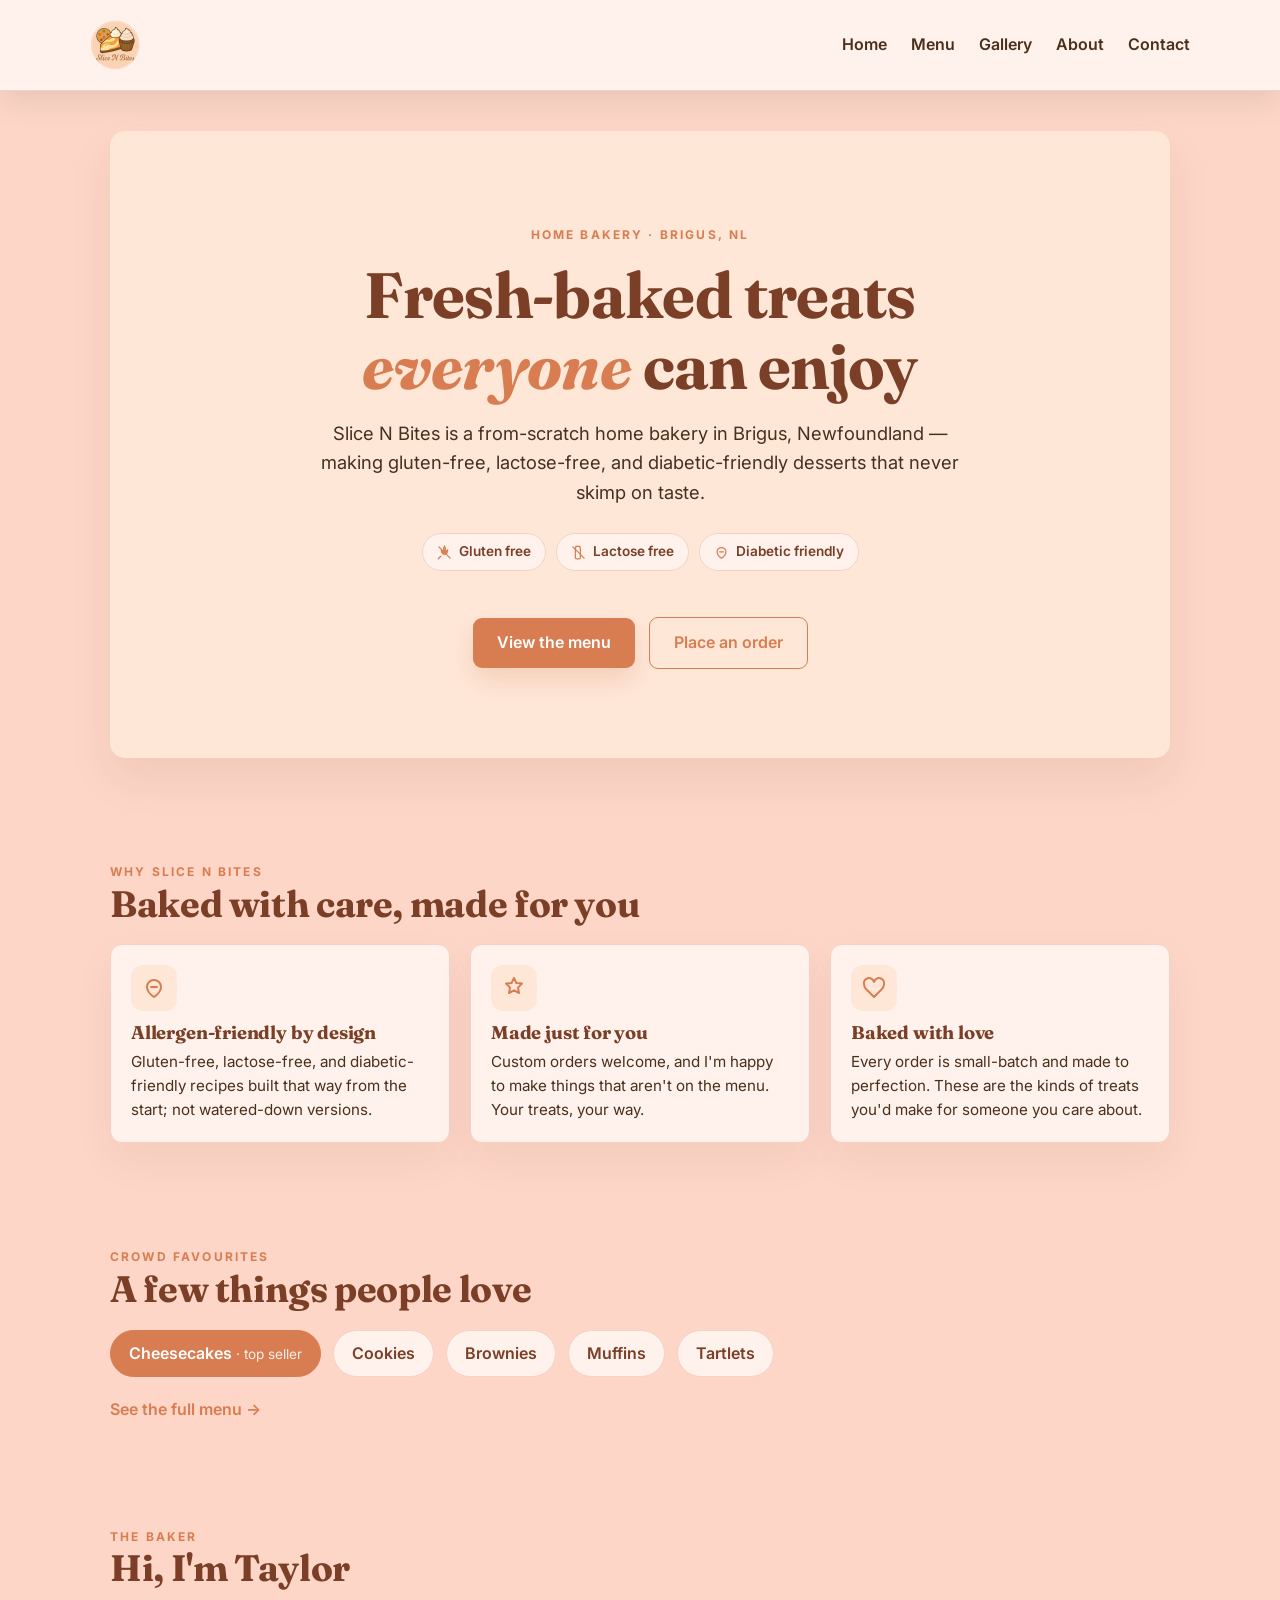
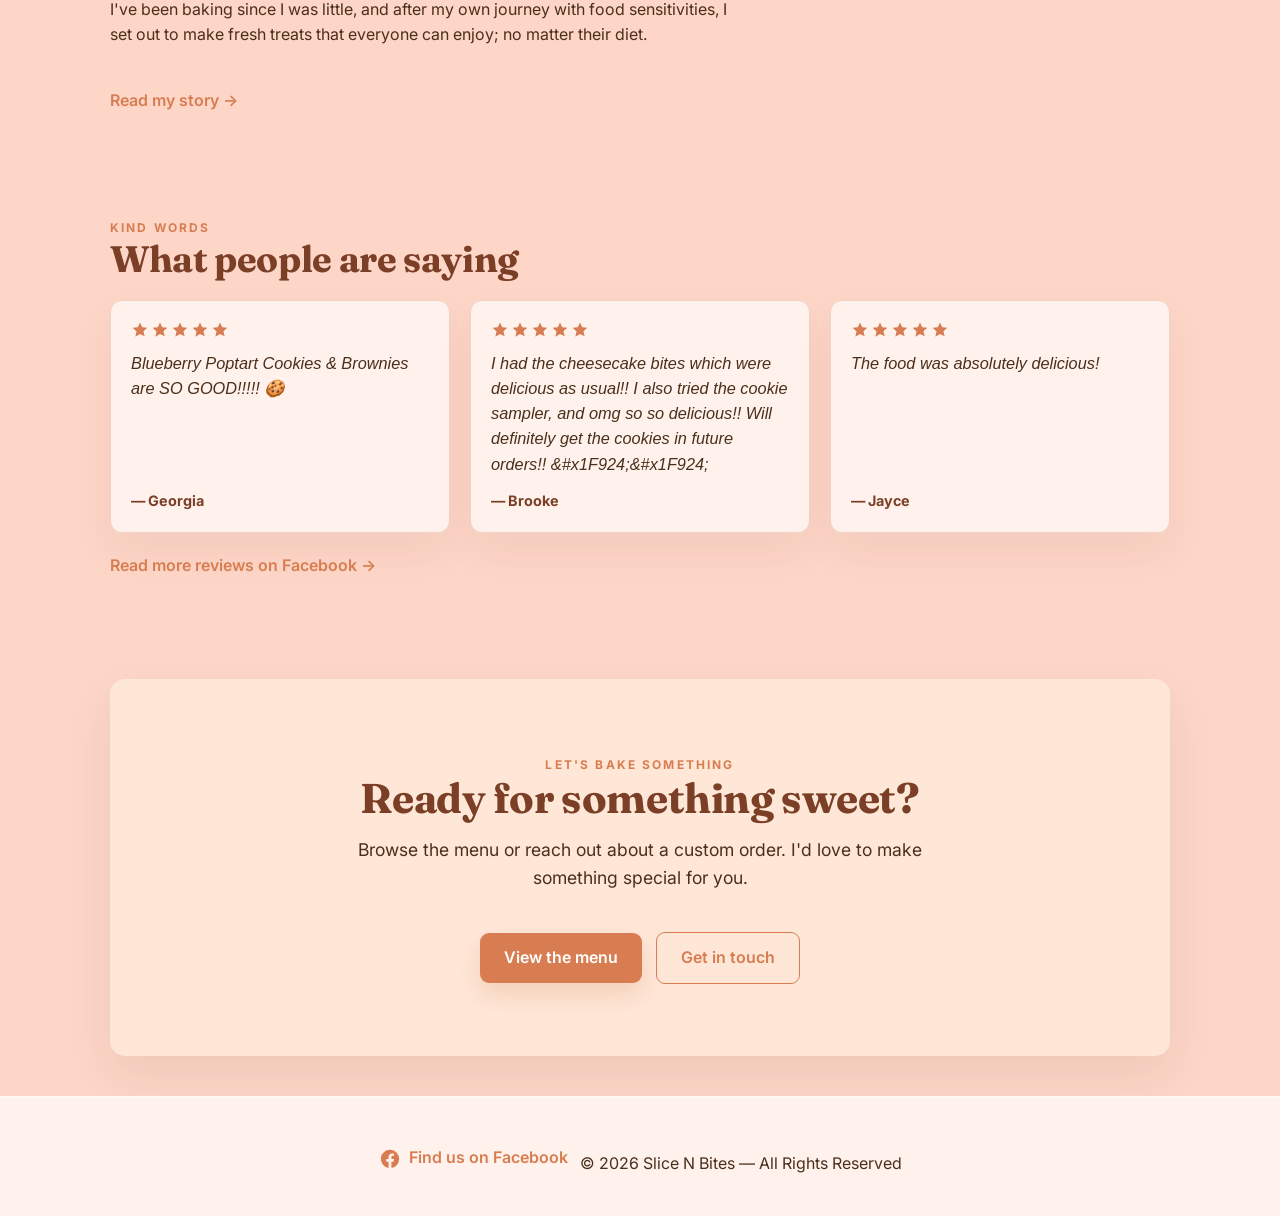
==== commit c9511514: "Added review randomization" ====
--- a/public/index.html
+++ b/public/index.html
@@ -137,49 +137,13 @@
     <a class="text-link" href="about.html">Read my story →</a>
   </section>
 
-<!-- REVIEWS -->
+  <!-- REVIEWS -->
   <section class="section">
     <div class="section-head">
       <span class="eyebrow">Kind words</span>
       <h2>What people are saying</h2>
     </div>
-    <div class="card-grid">
-      <div class="review-card">
-        <div class="stars" role="img" aria-label="5 out of 5 stars">
-          <svg viewBox="0 0 24 24" fill="currentColor" aria-hidden="true"><path d="M12 2l2.9 6.3 6.9.6-5.2 4.6 1.6 6.8L12 17.3 5.8 20.9l1.6-6.8L2.2 8.9l6.9-.6z"/></svg>
-          <svg viewBox="0 0 24 24" fill="currentColor" aria-hidden="true"><path d="M12 2l2.9 6.3 6.9.6-5.2 4.6 1.6 6.8L12 17.3 5.8 20.9l1.6-6.8L2.2 8.9l6.9-.6z"/></svg>
-          <svg viewBox="0 0 24 24" fill="currentColor" aria-hidden="true"><path d="M12 2l2.9 6.3 6.9.6-5.2 4.6 1.6 6.8L12 17.3 5.8 20.9l1.6-6.8L2.2 8.9l6.9-.6z"/></svg>
-          <svg viewBox="0 0 24 24" fill="currentColor" aria-hidden="true"><path d="M12 2l2.9 6.3 6.9.6-5.2 4.6 1.6 6.8L12 17.3 5.8 20.9l1.6-6.8L2.2 8.9l6.9-.6z"/></svg>
-          <svg viewBox="0 0 24 24" fill="currentColor" aria-hidden="true"><path d="M12 2l2.9 6.3 6.9.6-5.2 4.6 1.6 6.8L12 17.3 5.8 20.9l1.6-6.8L2.2 8.9l6.9-.6z"/></svg>
-        </div>
-        <p class="review-quote">"Absolutely delicious had the little sample box of the new flavours and you won't be disappointed!! 10/10 as always"</p>
-        <p class="review-author">— Teagan</p>
-      </div>
-
-      <div class="review-card">
-        <div class="stars" role="img" aria-label="5 out of 5 stars">
-          <svg viewBox="0 0 24 24" fill="currentColor" aria-hidden="true"><path d="M12 2l2.9 6.3 6.9.6-5.2 4.6 1.6 6.8L12 17.3 5.8 20.9l1.6-6.8L2.2 8.9l6.9-.6z"/></svg>
-          <svg viewBox="0 0 24 24" fill="currentColor" aria-hidden="true"><path d="M12 2l2.9 6.3 6.9.6-5.2 4.6 1.6 6.8L12 17.3 5.8 20.9l1.6-6.8L2.2 8.9l6.9-.6z"/></svg>
-          <svg viewBox="0 0 24 24" fill="currentColor" aria-hidden="true"><path d="M12 2l2.9 6.3 6.9.6-5.2 4.6 1.6 6.8L12 17.3 5.8 20.9l1.6-6.8L2.2 8.9l6.9-.6z"/></svg>
-          <svg viewBox="0 0 24 24" fill="currentColor" aria-hidden="true"><path d="M12 2l2.9 6.3 6.9.6-5.2 4.6 1.6 6.8L12 17.3 5.8 20.9l1.6-6.8L2.2 8.9l6.9-.6z"/></svg>
-          <svg viewBox="0 0 24 24" fill="currentColor" aria-hidden="true"><path d="M12 2l2.9 6.3 6.9.6-5.2 4.6 1.6 6.8L12 17.3 5.8 20.9l1.6-6.8L2.2 8.9l6.9-.6z"/></svg>
-        </div>
-        <p class="review-quote">"I went up to get a box of cheesecake bites and also tried the sampler cookies they were all delicious 100% recommend!"</p>
-        <p class="review-author">— Katie</p>
-      </div>
-
-      <div class="review-card">
-        <div class="stars" role="img" aria-label="5 out of 5 stars">
-          <svg viewBox="0 0 24 24" fill="currentColor" aria-hidden="true"><path d="M12 2l2.9 6.3 6.9.6-5.2 4.6 1.6 6.8L12 17.3 5.8 20.9l1.6-6.8L2.2 8.9l6.9-.6z"/></svg>
-          <svg viewBox="0 0 24 24" fill="currentColor" aria-hidden="true"><path d="M12 2l2.9 6.3 6.9.6-5.2 4.6 1.6 6.8L12 17.3 5.8 20.9l1.6-6.8L2.2 8.9l6.9-.6z"/></svg>
-          <svg viewBox="0 0 24 24" fill="currentColor" aria-hidden="true"><path d="M12 2l2.9 6.3 6.9.6-5.2 4.6 1.6 6.8L12 17.3 5.8 20.9l1.6-6.8L2.2 8.9l6.9-.6z"/></svg>
-          <svg viewBox="0 0 24 24" fill="currentColor" aria-hidden="true"><path d="M12 2l2.9 6.3 6.9.6-5.2 4.6 1.6 6.8L12 17.3 5.8 20.9l1.6-6.8L2.2 8.9l6.9-.6z"/></svg>
-          <svg viewBox="0 0 24 24" fill="currentColor" aria-hidden="true"><path d="M12 2l2.9 6.3 6.9.6-5.2 4.6 1.6 6.8L12 17.3 5.8 20.9l1.6-6.8L2.2 8.9l6.9-.6z"/></svg>
-        </div>
-        <p class="review-quote">"Blueberry Poptart Cookies & Brownies are SO GOOD!!!!! 🍪"</p>
-        <p class="review-author">— Georgia</p>
-      </div>
-    </div>
+    <div class="card-grid" id="reviews-grid"></div>
     <a class="text-link" href="https://www.facebook.com/share/1UZSywZuPF/?mibextid=wwXlfr" target="_blank" rel="noopener">Read more reviews on Facebook →</a>
   </section>
   
@@ -203,5 +167,34 @@
   © 2026 Slice N Bites — All Rights Reserved
 </footer>
 
+<script src="reviews.js"></script>
+<script>
+  (function () {
+    const grid = document.getElementById("reviews-grid");
+    if (!grid || typeof REVIEWS === "undefined") return;
+
+    // Shuffle a copy, take the first 3 (or fewer if you have fewer)
+    const pick = [...REVIEWS].sort(() => Math.random() - 0.5).slice(0, 3);
+
+    const star = (filled) => filled
+      ? '<svg viewBox="0 0 24 24" fill="currentColor" aria-hidden="true"><path d="M12 2l2.9 6.3 6.9.6-5.2 4.6 1.6 6.8L12 17.3 5.8 20.9l1.6-6.8L2.2 8.9l6.9-.6z"/></svg>'
+      : '<svg viewBox="0 0 24 24" fill="none" stroke="currentColor" stroke-width="2" aria-hidden="true"><path d="M12 2l2.9 6.3 6.9.6-5.2 4.6 1.6 6.8L12 17.3 5.8 20.9l1.6-6.8L2.2 8.9l6.9-.6z"/></svg>';
+
+    grid.innerHTML = pick.map((r) => {
+      const n = r.stars || 5;
+      const stars = [1,2,3,4,5].map((i) => star(i <= n)).join("");
+      // Escape the quote text so it can't break the HTML
+      const safe = document.createElement("div");
+      safe.textContent = r.quote;
+      return `
+        <div class="review-card">
+          <div class="stars" role="img" aria-label="${n} out of 5 stars">${stars}</div>
+          <p class="review-quote">${safe.innerHTML}</p>
+          <p class="review-author">— ${r.name}</p>
+        </div>`;
+    }).join("");
+  })();
+</script>
+
 </body>
 </html>
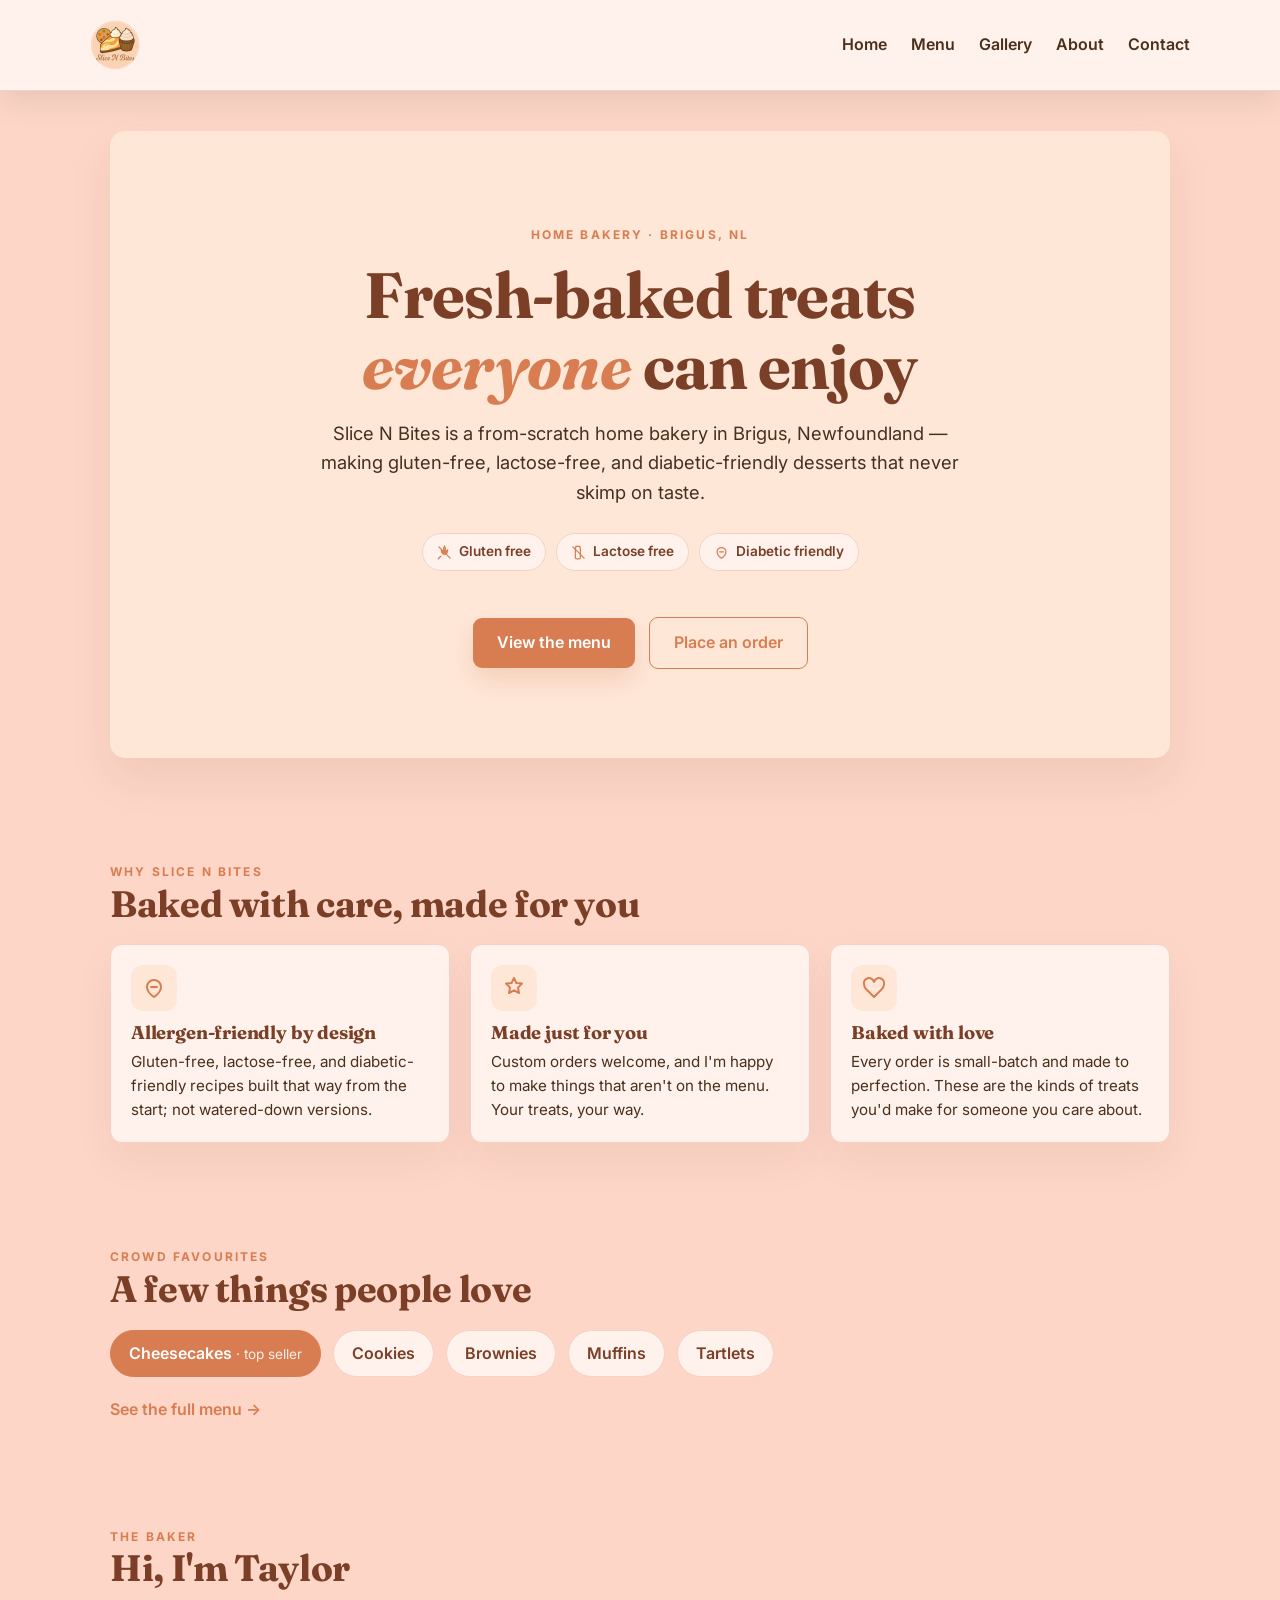
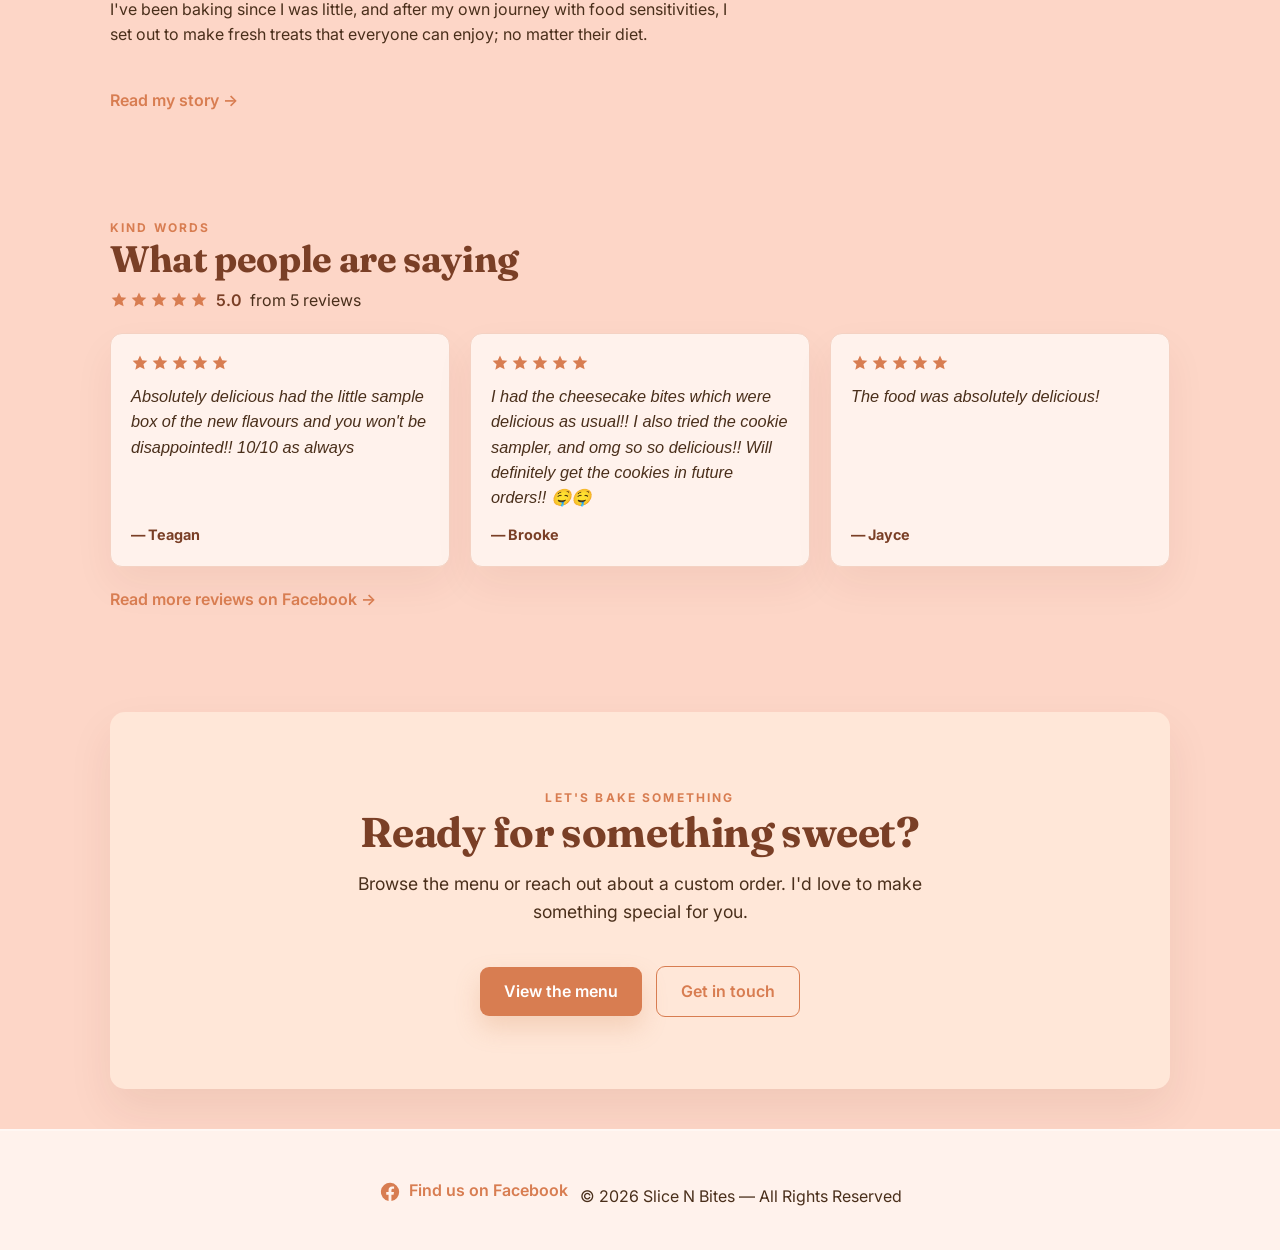
==== commit 10bbe763: "Added a review summary" ====
--- a/public/index.html
+++ b/public/index.html
@@ -142,6 +142,7 @@
     <div class="section-head">
       <span class="eyebrow">Kind words</span>
       <h2>What people are saying</h2>
+      <p class="review-summary" id="review-summary"></p>
     </div>
     <div class="card-grid" id="reviews-grid"></div>
     <a class="text-link" href="https://www.facebook.com/share/1UZSywZuPF/?mibextid=wwXlfr" target="_blank" rel="noopener">Read more reviews on Facebook →</a>
@@ -173,17 +174,27 @@
     const grid = document.getElementById("reviews-grid");
     if (!grid || typeof REVIEWS === "undefined") return;
 
-    // Shuffle a copy, take the first 3 (or fewer if you have fewer)
-    const pick = [...REVIEWS].sort(() => Math.random() - 0.5).slice(0, 3);
-
     const star = (filled) => filled
       ? '<svg viewBox="0 0 24 24" fill="currentColor" aria-hidden="true"><path d="M12 2l2.9 6.3 6.9.6-5.2 4.6 1.6 6.8L12 17.3 5.8 20.9l1.6-6.8L2.2 8.9l6.9-.6z"/></svg>'
       : '<svg viewBox="0 0 24 24" fill="none" stroke="currentColor" stroke-width="2" aria-hidden="true"><path d="M12 2l2.9 6.3 6.9.6-5.2 4.6 1.6 6.8L12 17.3 5.8 20.9l1.6-6.8L2.2 8.9l6.9-.6z"/></svg>';
 
+    // Average rating summary (auto-calculated from all reviews)
+    const summary = document.getElementById("review-summary");
+    if (summary && REVIEWS.length) {
+      const avg = REVIEWS.reduce((sum, r) => sum + (r.stars || 5), 0) / REVIEWS.length;
+      const rounded = Math.round(avg);
+      const starsHtml = [1,2,3,4,5].map((i) => star(i <= rounded)).join("");
+      summary.innerHTML =
+        `<span class="stars" role="img" aria-label="${avg.toFixed(1)} out of 5 stars">${starsHtml}</span>` +
+        `<span>${avg.toFixed(1)}</span>` +
+        `<span class="count">from ${REVIEWS.length} review${REVIEWS.length === 1 ? "" : "s"}</span>`;
+    }
+
+    // Pick 3 at random to display
+    const pick = [...REVIEWS].sort(() => Math.random() - 0.5).slice(0, 3);
     grid.innerHTML = pick.map((r) => {
       const n = r.stars || 5;
       const stars = [1,2,3,4,5].map((i) => star(i <= n)).join("");
-      // Escape the quote text so it can't break the HTML
       const safe = document.createElement("div");
       safe.textContent = r.quote;
       return `
--- a/public/styles.css
+++ b/public/styles.css
@@ -341,6 +341,15 @@
   color: var(--color-heading);
   font-size: 0.9rem;
 }
+.review-summary {
+  display: flex;
+  align-items: center;
+  gap: 8px;
+  font-weight: 600;
+  color: var(--color-heading);
+}
+.review-summary .stars { display: inline-flex; }
+.review-summary .count { font-weight: 400; color: var(--color-text); }
 
 /* Pill chips (e.g. popular treats) */
 .sellers {
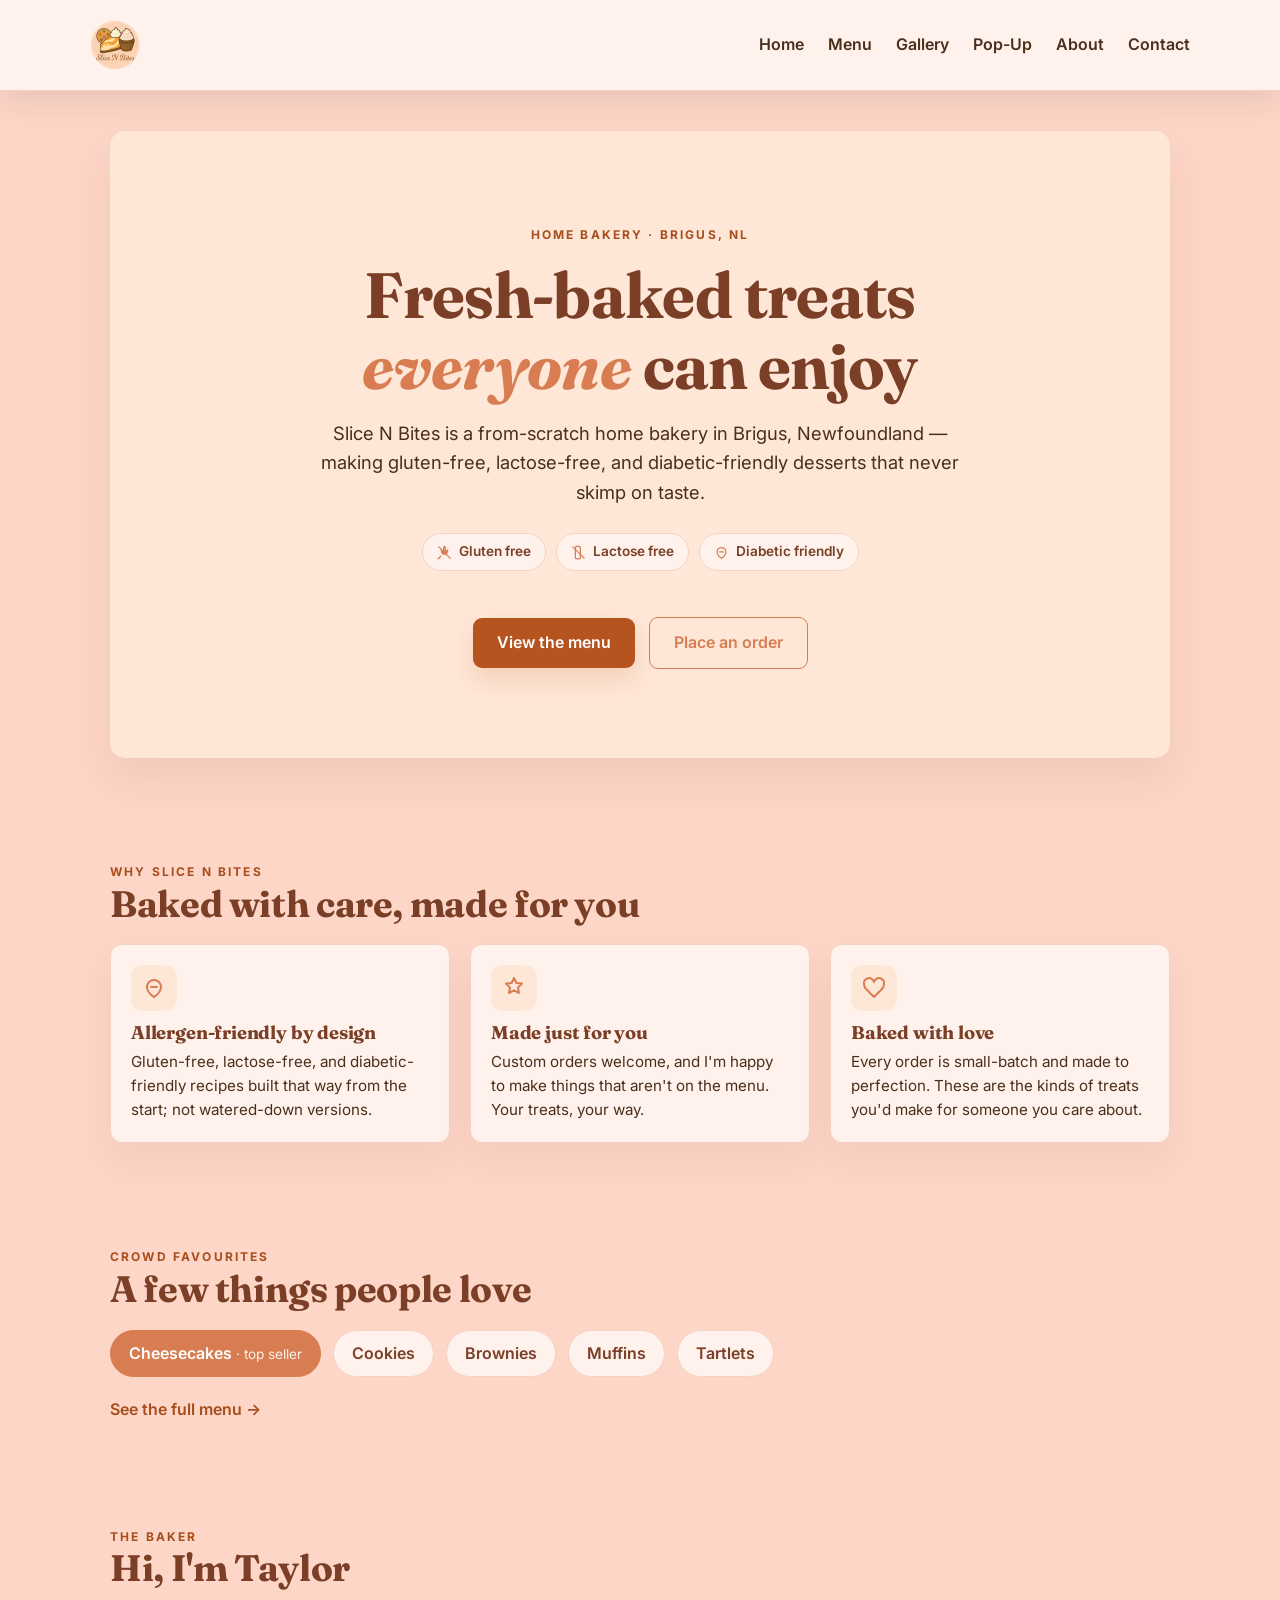
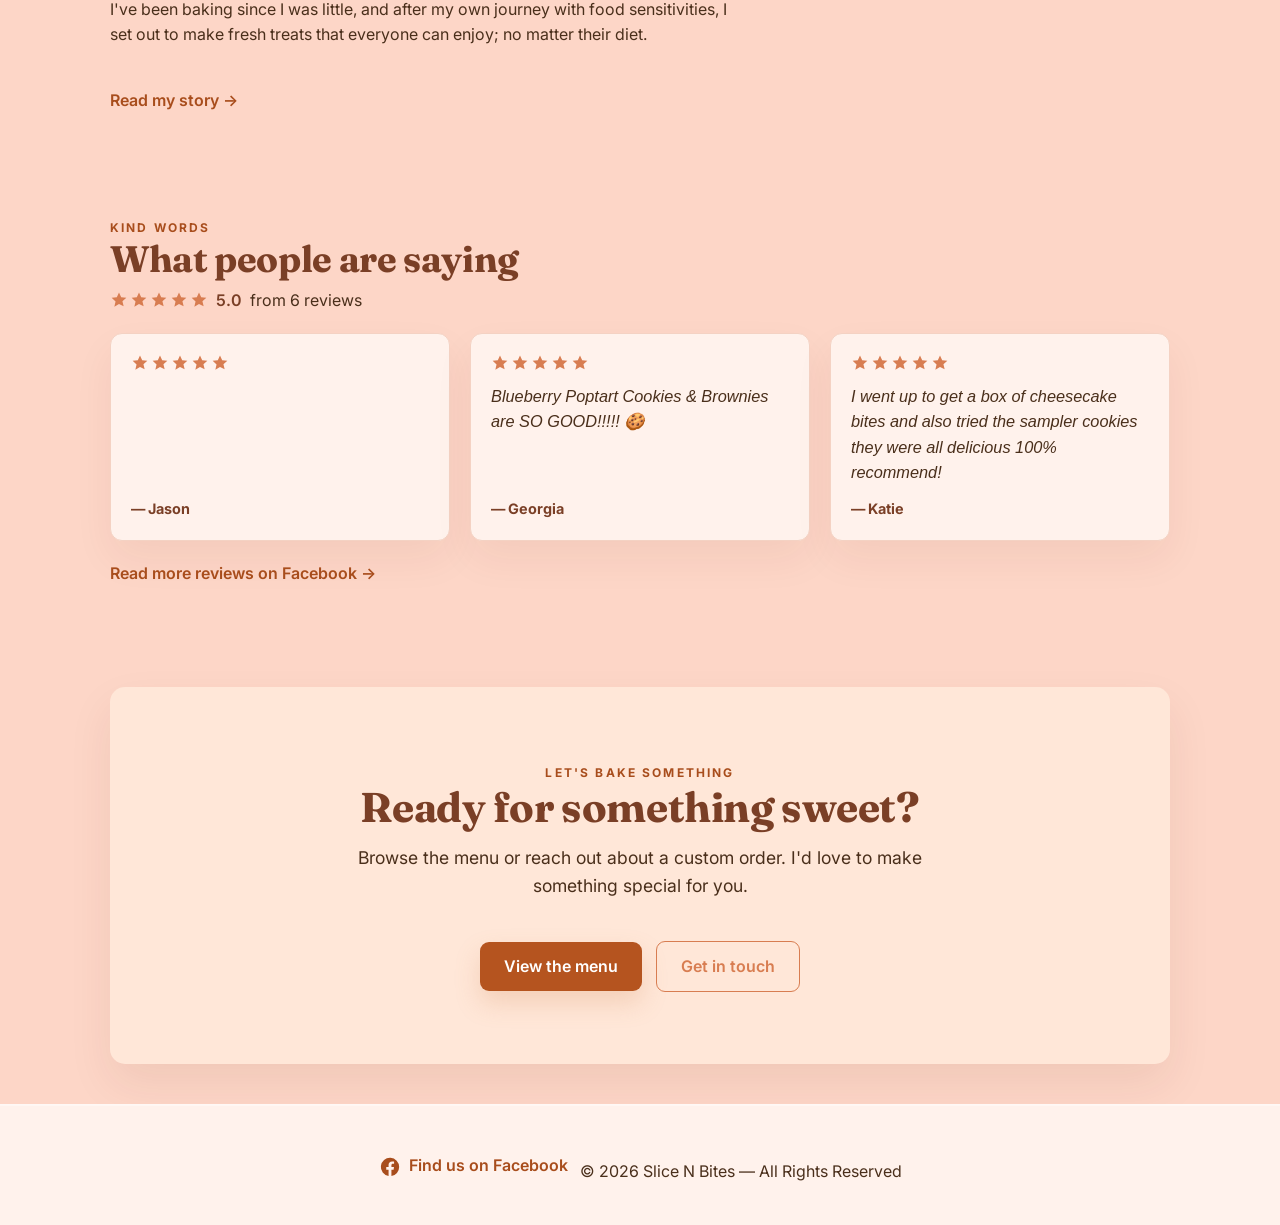
==== commit cc894974: "Added a pop up page" ====
--- a/public/index.html
+++ b/public/index.html
@@ -41,6 +41,7 @@
       <a href="index.html">Home</a>
       <a href="menu.html">Menu</a>
       <a href="gallery.html">Gallery</a>
+      <a href="popup.html">Pop-Up</a>
       <a href="about.html">About</a>
       <a href="contact.html">Contact</a>
     </div>
--- a/public/styles.css
+++ b/public/styles.css
@@ -15,6 +15,8 @@
   --color-heading: #7a3f26;
   --color-accent: #d87d51;
   --color-accent-hover: #c05d2c;
+  --color-accent-text: #a84d1c;
+  --color-accent-button: #b5541f;
   --color-hero-bg: #ffe7d8;
 
   /* Typography */
@@ -144,7 +146,7 @@
   display: inline-block;
   margin-top: var(--space-md);
   padding: var(--button-padding);
-  background: var(--color-accent);
+  background: var(--color-accent-button);
   color: white;
   border-radius: calc(var(--button-radius) * 1.5);
   text-decoration: none;
@@ -211,7 +213,7 @@
   letter-spacing: 0.18em;
   font-size: 0.75rem;
   font-weight: 700;
-  color: var(--color-accent);
+  color: var(--color-accent-text);
 }
 
 /* Section rhythm */
@@ -306,7 +308,7 @@
 }
 
 .feature-card a {
-  color: var(--color-accent);
+  color: var(--color-accent-text);
   font-weight: 600;
   text-decoration: none;
 }
@@ -384,7 +386,7 @@
 /* Inline text link with arrow */
 .text-link {
   display: inline-block;
-  color: var(--color-accent);
+  color: var(--color-accent-text);
   font-weight: 600;
   text-decoration: none;
   margin-top: var(--space-md);
@@ -448,7 +450,7 @@
   display: inline-flex;
   align-items: center;
   gap: 8px;
-  color: var(--color-accent);
+  color: var(--color-accent-text);
   font-weight: 600;
   text-decoration: none;
   margin-right: 8px;
